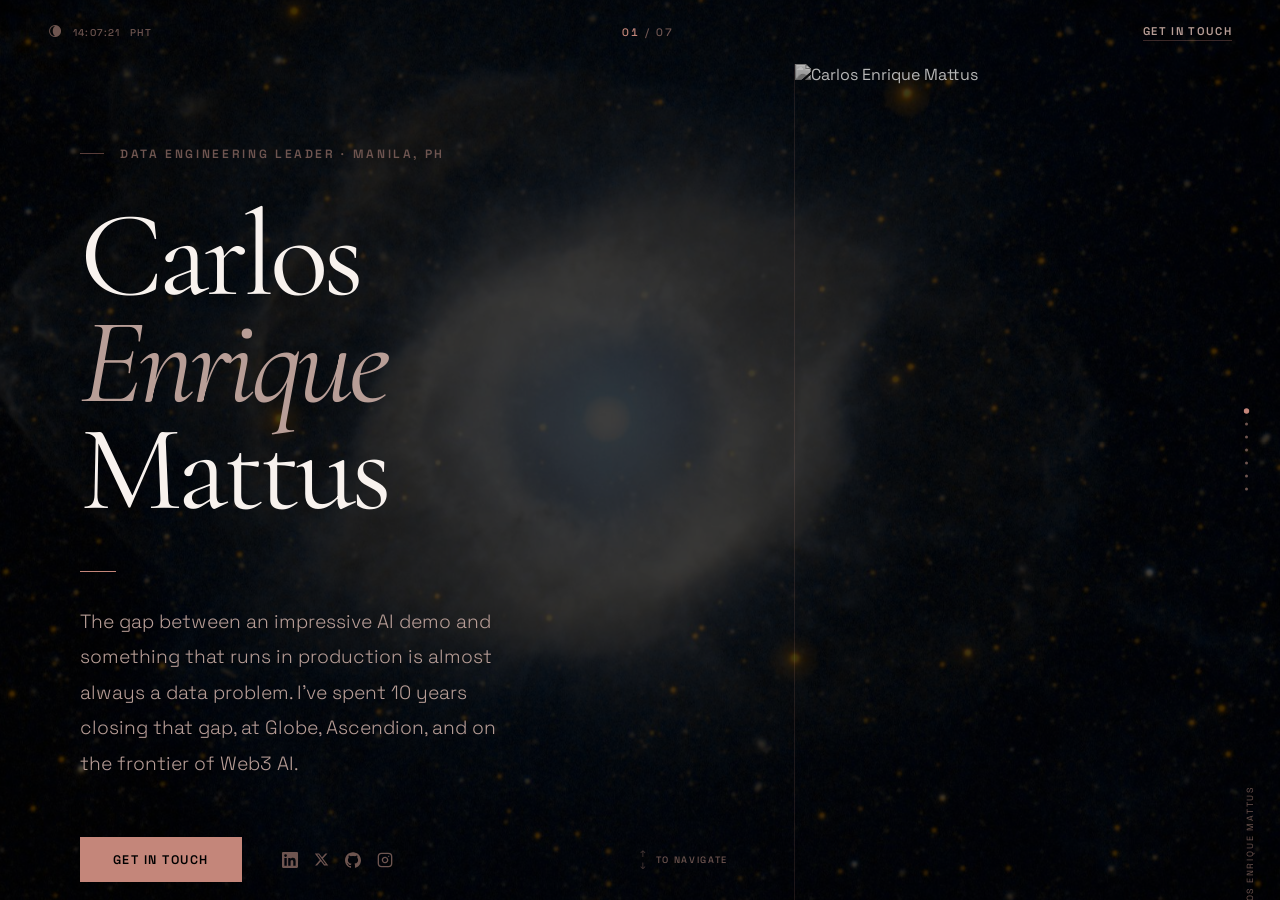
==== index.html @ 2e194e98 "update: increase font sizes, remove em dashes, add Cormorant Garamond + Space Grotesk fonts" ====
<!DOCTYPE html>
<html lang="en">
<head>
    <meta charset="UTF-8">
    <meta name="viewport" content="width=device-width, initial-scale=1.0">
    <title>Carlos Enrique Mattus: Data Engineering & AI</title>
    <meta name="description" content="Data engineering leader with 10+ years building production data platforms. Globe Telecom, Ascendion. AI advisory: Virtuals Protocol, ElizaOS.">
    <link rel="preconnect" href="https://fonts.googleapis.com">
    <link rel="preconnect" href="https://fonts.gstatic.com" crossorigin>
    <link href="https://fonts.googleapis.com/css2?family=Cormorant+Garamond:ital,wght@0,300;0,400;0,500;0,600;1,300;1,400;1,500&family=Space+Grotesk:wght@300;400;500;600&display=swap" rel="stylesheet">
    <style>
        :root {
            --bg: #000;
            --accent: #c4867a;
            --text-1: #f8f2ee;
            --text-2: #b89e97;
            --text-3: #6e5550;
            --border: rgba(196,134,122,0.15);
            --border-mid: rgba(196,134,122,0.3);
            --f-display: 'Cormorant Garamond', Georgia, serif;
            --f-body: 'Space Grotesk', system-ui, sans-serif;
            --nav-h: 64px;
        }

        *, *::before, *::after { margin: 0; padding: 0; box-sizing: border-box; }
        html { -webkit-font-smoothing: antialiased; moz-osx-font-smoothing: grayscale; }
        body { font-family: var(--f-body); background: var(--bg); color: var(--text-1); overflow: hidden; }

        /* ── NEBULA ── */
        .bg-nebula {
            position: fixed;
            inset: 0;
            z-index: 0;
            pointer-events: none;
            overflow: hidden;
        }
        .bg-nebula img {
            width: 100%; height: 100%;
            object-fit: cover;
            opacity: 0.28;
            mix-blend-mode: screen;
            filter: brightness(0.85) saturate(1.2);
            transform: scale(1.8);
            transform-origin: center;
            transition: transform 1.8s cubic-bezier(0.25, 0.46, 0.45, 0.94);
            will-change: transform;
        }

        /* ── NAV ── */
        nav {
            position: fixed;
            top: 0; left: 0; right: 0;
            z-index: 200;
            height: var(--nav-h);
            padding: 0 3rem;
            display: flex;
            align-items: center;
            justify-content: space-between;
        }
        .nav-logo {
            font-family: var(--f-display);
            font-size: 1rem;
            color: var(--text-1);
            text-decoration: none;
            opacity: 0.9;
            letter-spacing: -0.01em;
        }
        .nav-counter {
            font-size: 0.68rem;
            font-weight: 500;
            letter-spacing: 0.18em;
            color: var(--text-3);
            font-variant-numeric: tabular-nums;
        }
        .nav-counter .cur { color: var(--accent); }
        .nav-cta {
            font-size: 0.7rem;
            font-weight: 600;
            letter-spacing: 0.12em;
            text-transform: uppercase;
            color: var(--text-2);
            text-decoration: none;
            border-bottom: 1px solid var(--border-mid);
            padding-bottom: 2px;
            transition: color 0.2s, border-color 0.2s;
        }
        .nav-cta:hover { color: var(--accent); border-color: var(--accent); }

        /* ── SLIDE INDICATOR ── */
        .slide-indicator {
            position: fixed;
            right: 2rem;
            top: 50%;
            transform: translateY(-50%);
            z-index: 200;
            display: flex;
            flex-direction: column;
            gap: 10px;
            align-items: center;
        }
        .si-dot {
            width: 3px; height: 3px;
            border-radius: 50%;
            background: var(--text-3);
            cursor: pointer;
            transition: all 0.35s;
        }
        .si-dot.active {
            background: var(--accent);
            transform: scale(1.8);
        }
        .si-dot:hover { background: var(--text-2); }

        /* ── SLIDES ── */
        .fp-slide {
            position: fixed !important;
            top: var(--nav-h); left: 0; right: 0; bottom: 0;
            overflow-y: auto;
            overscroll-behavior: contain;
            z-index: 10;
            transition: transform 0.75s cubic-bezier(0.76, 0, 0.24, 1), opacity 0.6s ease;
            will-change: transform, opacity;
        }
        .fp-slide.fp-active  { transform: translateY(0) scale(1); opacity: 1; pointer-events: auto; z-index: 11; }
        .fp-slide.fp-above   { transform: translateY(-100%) scale(0.9); opacity: 0; pointer-events: none; }
        .fp-slide.fp-below   { transform: translateY(100%) scale(0.97); opacity: 0; pointer-events: none; }

        /* ── SHARED INNER LAYOUT ── */
        .slide-inner {
            max-width: 1100px;
            margin: 0 auto;
            padding: 3.5rem 3rem;
            min-height: 100%;
            display: flex;
            flex-direction: column;
            justify-content: center;
        }
        .s-label {
            font-size: 0.72rem;
            font-weight: 600;
            letter-spacing: 0.22em;
            text-transform: uppercase;
            color: var(--accent);
            opacity: 0.65;
            margin-bottom: 0.6rem;
        }
        .s-heading {
            font-family: var(--f-display);
            font-size: clamp(2.2rem, 4.5vw, 4rem);
            font-weight: 400;
            line-height: 0.95;
            letter-spacing: -0.03em;
            padding-bottom: 2rem;
            margin-bottom: 2.5rem;
            border-bottom: 1px solid var(--border);
        }

        /* ── HERO ── */
        .hero {
            display: flex;
            align-items: stretch;
            min-height: 100%;
        }
        .hero-body {
            flex: 1;
            display: flex;
            flex-direction: column;
            justify-content: center;
            padding: 4.5rem 5rem;
        }
        .hero-eyebrow {
            font-size: 0.75rem;
            font-weight: 600;
            letter-spacing: 0.22em;
            text-transform: uppercase;
            color: var(--text-3);
            margin-bottom: 2.5rem;
            display: flex;
            align-items: center;
            gap: 1rem;
            animation: fadeUp 0.7s ease 0.0s both;
        }
        .hero-eyebrow::before {
            content: '';
            width: 24px; height: 1px;
            background: var(--accent);
            opacity: 0.45;
            flex-shrink: 0;
        }
        .hero-name {
            font-family: var(--f-display);
            font-size: clamp(4.5rem, 9.5vw, 9rem);
            font-weight: 400;
            line-height: 0.88;
            letter-spacing: -0.04em;
            margin-bottom: 3rem;
            animation: fadeUp 0.7s ease 0.1s both;
        }
        .hero-name em { font-style: italic; color: var(--text-2); }
        .hero-rule {
            width: 36px; height: 1px;
            background: var(--accent);
            opacity: 0.35;
            margin-bottom: 2rem;
            animation: fadeUp 0.6s ease 0.2s both;
        }
        .hero-tagline {
            font-size: clamp(1rem, 1.6vw, 1.2rem);
            color: var(--text-2);
            line-height: 1.85;
            max-width: 420px;
            margin-bottom: 3.5rem;
            font-weight: 300;
            animation: fadeUp 0.6s ease 0.25s both;
        }
        .hero-actions {
            display: flex;
            align-items: center;
            gap: 2.5rem;
            animation: fadeUp 0.6s ease 0.35s both;
        }
        .btn-primary {
            display: inline-flex;
            align-items: center;
            padding: 0.85rem 2rem;
            font-size: 0.78rem;
            font-weight: 600;
            letter-spacing: 0.12em;
            text-transform: uppercase;
            text-decoration: none;
            background: var(--accent);
            color: #000;
            border: 1px solid var(--accent);
            transition: all 0.22s;
            white-space: nowrap;
        }
        .btn-primary:hover { background: transparent; color: var(--accent); }
        .hero-socials { display: flex; gap: 1rem; align-items: center; }
        .hero-socials a {
            color: var(--text-3);
            text-decoration: none;
            transition: color 0.2s;
            display: flex;
            align-items: center;
        }
        .hero-socials a:hover { color: var(--accent); }
        .hero-portrait {
            width: 38%;
            flex-shrink: 0;
            position: relative;
            overflow: hidden;
            border-left: 1px solid var(--border);
        }
        .hero-portrait img {
            position: absolute;
            inset: 0; width: 100%; height: 100%;
            object-fit: cover;
            object-position: top center;
            filter: grayscale(1) contrast(1.08) brightness(0.72);
        }
        .hero-portrait-label {
            position: absolute;
            bottom: 2rem; right: 1.5rem;
            font-size: 0.56rem;
            letter-spacing: 0.2em;
            text-transform: uppercase;
            color: var(--text-3);
            writing-mode: vertical-rl;
            transform: rotate(180deg);
        }

        /* ── WHAT I DO ── */
        .what-slide {
            display: grid;
            grid-template-columns: 1fr 1fr;
            min-height: 100%;
        }
        .what-panel {
            padding: 5rem 4.5rem;
            display: flex;
            flex-direction: column;
            justify-content: space-between;
            transition: background 0.4s;
            border-bottom: 1px solid var(--border);
        }
        .what-panel:first-child { border-right: 1px solid var(--border); }
        .what-panel:hover { background: rgba(196,134,122,0.03); }
        .what-index {
            font-size: 0.7rem;
            font-weight: 600;
            letter-spacing: 0.24em;
            text-transform: uppercase;
            color: var(--accent);
            opacity: 0.55;
        }
        .what-title {
            font-family: var(--f-display);
            font-size: clamp(3.5rem, 7.5vw, 8.5rem);
            font-weight: 400;
            line-height: 0.9;
            letter-spacing: -0.03em;
        }
        .what-title em { font-style: italic; color: var(--text-2); }
        .what-desc {
            font-size: 1rem;
            color: var(--text-2);
            line-height: 1.78;
            max-width: 340px;
            margin-bottom: 2rem;
            font-weight: 300;
        }
        .what-link {
            font-size: 0.75rem;
            font-weight: 600;
            letter-spacing: 0.14em;
            text-transform: uppercase;
            color: var(--text-2);
            text-decoration: none;
            display: inline-flex;
            align-items: center;
            gap: 0.6rem;
            transition: color 0.2s, gap 0.2s;
        }
        .what-link:hover { color: var(--accent); gap: 1rem; }

        /* ── EXPERTISE ── */
        .exp-list { display: flex; flex-direction: column; }
        .exp-item {
            display: grid;
            grid-template-columns: 56px 1fr auto;
            gap: 0 2.5rem;
            align-items: baseline;
            padding: 1.6rem 0;
            border-bottom: 1px solid var(--border);
            transition: opacity 0.2s;
        }
        .exp-item:first-child { border-top: 1px solid var(--border); }
        .exp-item:hover .exp-title { color: var(--accent); }
        .exp-num {
            font-family: var(--f-display);
            font-size: 1rem;
            color: var(--text-3);
            font-style: italic;
        }
        .exp-title {
            font-family: var(--f-display);
            font-size: clamp(1.15rem, 2vw, 1.6rem);
            font-weight: 400;
            letter-spacing: -0.01em;
            transition: color 0.2s;
        }
        .exp-tags {
            font-size: 0.82rem;
            color: var(--text-3);
            letter-spacing: 0.05em;
            text-align: right;
            white-space: nowrap;
        }

        /* ── STACK ── */
        .stack-row {
            display: flex;
            align-items: center;
            gap: 3rem;
            padding: 1.5rem 0;
            border-bottom: 1px solid var(--border);
        }
        .stack-row:first-child { border-top: 1px solid var(--border); }
        .stack-cat {
            font-size: 0.7rem;
            font-weight: 600;
            letter-spacing: 0.2em;
            text-transform: uppercase;
            color: var(--text-3);
            min-width: 130px;
            flex-shrink: 0;
        }
        .stack-tools { display: flex; flex-wrap: wrap; gap: 0.5rem; }
        .stack-tool {
            font-size: 0.92rem;
            color: var(--text-2);
            padding: 0.35rem 0.9rem;
            border: 1px solid var(--border);
            transition: all 0.2s;
        }
        .stack-tool:hover { border-color: var(--accent); color: var(--accent); }

        /* ── EXPERIENCE ── */
        .timeline { display: flex; flex-direction: column; }
        .tl-item {
            display: grid;
            grid-template-columns: 210px 1fr;
            gap: 3rem;
            padding: 1.75rem 0;
            border-bottom: 1px solid var(--border);
        }
        .tl-item:first-child { border-top: 1px solid var(--border); }
        .tl-date {
            font-size: 0.7rem;
            font-weight: 600;
            letter-spacing: 0.14em;
            text-transform: uppercase;
            color: var(--accent);
            opacity: 0.7;
            margin-bottom: 0.4rem;
        }
        .tl-company { font-size: 0.9rem; color: var(--text-2); line-height: 1.5; }
        .tl-role {
            font-family: var(--f-display);
            font-size: clamp(1rem, 1.7vw, 1.35rem);
            font-weight: 400;
            margin-bottom: 0.55rem;
            letter-spacing: -0.01em;
        }
        .tl-desc {
            font-size: 0.95rem;
            color: var(--text-2);
            line-height: 1.78;
            font-weight: 300;
        }

        /* ── ADVISORY ── */
        .adv-grid {
            display: grid;
            grid-template-columns: repeat(4, 1fr);
            gap: 1px;
            background: var(--border);
        }
        .adv-card {
            padding: 2.5rem 2rem;
            background: rgba(0,0,0,0.55);
            backdrop-filter: blur(24px);
            -webkit-backdrop-filter: blur(24px);
            display: flex;
            flex-direction: column;
            transition: background 0.3s;
        }
        .adv-card:hover { background: rgba(8,3,2,0.72); }
        .adv-logo {
            width: 26px; height: 26px;
            object-fit: contain;
            margin-bottom: 2rem;
            filter: grayscale(1) brightness(2);
            opacity: 0.45;
        }
        .adv-role-label {
            font-size: 0.7rem;
            font-weight: 600;
            letter-spacing: 0.14em;
            text-transform: uppercase;
            color: var(--accent);
            opacity: 0.7;
            margin-bottom: 0.5rem;
        }
        .adv-name {
            font-family: var(--f-display);
            font-size: 1.1rem;
            font-weight: 400;
            margin-bottom: 0.75rem;
            line-height: 1.2;
        }
        .adv-name a {
            color: inherit;
            text-decoration: none;
            border-bottom: 1px solid var(--border-mid);
            transition: border-color 0.2s;
        }
        .adv-name a:hover { border-color: var(--accent); }
        .adv-desc {
            font-size: 0.9rem;
            color: var(--text-2);
            line-height: 1.72;
            flex: 1;
            font-weight: 300;
        }
        .adv-tag {
            margin-top: 1.25rem;
            font-size: 0.7rem;
            font-weight: 600;
            letter-spacing: 0.1em;
            text-transform: uppercase;
            color: var(--text-3);
        }

        /* ── CREDENTIALS ── */
        .creds-layout {
            display: grid;
            grid-template-columns: 1fr 1fr;
            gap: 4rem;
        }
        .creds-col-label {
            font-size: 0.7rem;
            font-weight: 600;
            letter-spacing: 0.2em;
            text-transform: uppercase;
            color: var(--text-3);
            padding-bottom: 0.75rem;
            border-bottom: 1px solid var(--border);
            margin-bottom: 0.5rem;
        }
        .cert-item {
            display: flex;
            align-items: center;
            gap: 0.75rem;
            padding: 0.85rem 0;
            border-bottom: 1px solid var(--border);
            font-size: 0.95rem;
            color: var(--text-2);
            transition: color 0.2s;
        }
        .cert-item:hover { color: var(--text-1); }
        .cert-item.hi { color: var(--text-1); }
        .cert-dot { width: 3px; height: 3px; border-radius: 50%; background: var(--text-3); flex-shrink: 0; }
        .cert-item.hi .cert-dot { background: var(--accent); }
        .edu-item { padding: 1.25rem 0; border-bottom: 1px solid var(--border); }
        .edu-year {
            font-size: 0.7rem;
            font-weight: 600;
            letter-spacing: 0.14em;
            text-transform: uppercase;
            color: var(--accent);
            opacity: 0.7;
            margin-bottom: 0.3rem;
        }
        .edu-degree {
            font-family: var(--f-display);
            font-size: 1.1rem;
            font-weight: 400;
            margin-bottom: 0.2rem;
        }
        .edu-school { font-size: 0.9rem; color: var(--text-2); line-height: 1.5; }

        /* ── COMMUNITY ── */
        .comm-list { display: flex; flex-direction: column; }
        .comm-item {
            display: grid;
            grid-template-columns: 52px 1fr;
            gap: 2.5rem;
            padding: 1.75rem 0;
            border-bottom: 1px solid var(--border);
            align-items: start;
        }
        .comm-item:first-child { border-top: 1px solid var(--border); }
        .comm-icon { font-size: 1.4rem; padding-top: 0.15rem; }
        .comm-name {
            font-family: var(--f-display);
            font-size: 1.25rem;
            font-weight: 400;
            margin-bottom: 0.35rem;
        }
        .comm-desc { font-size: 0.95rem; color: var(--text-2); line-height: 1.72; font-weight: 300; }
        .comm-tag {
            display: inline-block;
            margin-top: 0.6rem;
            font-size: 0.7rem;
            font-weight: 600;
            letter-spacing: 0.1em;
            text-transform: uppercase;
            color: var(--text-3);
        }

        /* ── FOOTER / CTA ── */
        .footer-slide {
            display: flex;
            flex-direction: column;
            align-items: center;
            justify-content: center;
            text-align: center;
            padding: 4rem 3rem;
            min-height: 100%;
        }
        .footer-eyebrow {
            font-size: 0.6rem;
            font-weight: 600;
            letter-spacing: 0.22em;
            text-transform: uppercase;
            color: var(--text-3);
            margin-bottom: 2.5rem;
        }
        .footer-heading {
            font-family: var(--f-display);
            font-size: clamp(3rem, 7vw, 7rem);
            font-weight: 400;
            line-height: 0.92;
            letter-spacing: -0.03em;
            margin-bottom: 3rem;
        }
        .footer-heading em { font-style: italic; color: var(--text-2); }
        .footer-email {
            display: block;
            font-family: var(--f-display);
            font-size: clamp(1rem, 2.2vw, 1.6rem);
            color: var(--accent);
            text-decoration: none;
            border-bottom: 1px solid rgba(196,134,122,0.3);
            padding-bottom: 4px;
            margin-bottom: 3rem;
            letter-spacing: -0.01em;
            transition: color 0.2s, border-color 0.2s;
        }
        .footer-email:hover { color: var(--text-1); border-color: var(--text-1); }
        .footer-socials { display: flex; gap: 1.5rem; margin-bottom: 4rem; }
        .footer-socials a {
            color: var(--text-3);
            text-decoration: none;
            transition: color 0.2s;
            display: flex;
        }
        .footer-socials a:hover { color: var(--accent); }
        .footer-copy { font-size: 0.66rem; color: var(--text-3); letter-spacing: 0.06em; }
        .footer-copy span { color: var(--accent); }

        /* ── ANIMATIONS ── */
        @keyframes fadeUp {
            from { opacity: 0; transform: translateY(22px); }
            to { opacity: 1; transform: none; }
        }

        /* ── RESPONSIVE ── */
        @media (max-width: 900px) {
            :root { --nav-h: 56px; }
            nav { padding: 0 1.5rem; }
            .nav-counter { display: none; }
            .slide-indicator { display: none; }
            .hero-body { padding: 3.5rem 1.5rem; }
            .hero-portrait { display: none; }
            .hero-name { font-size: clamp(3.5rem, 13vw, 6rem); }
            .hero-tagline { max-width: 100%; }
            .what-slide { grid-template-columns: 1fr; }
            .what-panel { padding: 3rem 1.5rem; }
            .what-panel:first-child { border-right: none; border-bottom: 1px solid var(--border); }
            .slide-inner { padding: 2.5rem 1.5rem; justify-content: flex-start; padding-top: 3rem; }
            .exp-item { grid-template-columns: 40px 1fr; }
            .exp-tags { display: none; }
            .tl-item { grid-template-columns: 1fr; gap: 0.4rem; }
            .adv-grid { grid-template-columns: 1fr 1fr; }
            .creds-layout { grid-template-columns: 1fr; gap: 2rem; }
        }
        @media (max-width: 540px) {
            .adv-grid { grid-template-columns: 1fr; }
            .hero-actions { flex-direction: column; align-items: flex-start; gap: 1.5rem; }
        }

        /* ── AMBIENT STATUS (clock + moon) ── */
        .ambient-status {
            display: flex;
            align-items: center;
            gap: 0.6rem;
            font-size: 0.62rem;
            font-weight: 500;
            letter-spacing: 0.12em;
            color: var(--text-3);
        }
        .ambient-moon { font-size: 0.85rem; line-height: 1; }

        /* ── KEYBOARD HINT ── */
        .key-hint {
            position: fixed;
            bottom: 1.75rem;
            left: 50%;
            transform: translateX(-50%);
            z-index: 200;
            font-size: 0.58rem;
            font-weight: 500;
            letter-spacing: 0.18em;
            text-transform: uppercase;
            color: var(--text-3);
            display: flex;
            align-items: center;
            gap: 0.5rem;
            transition: opacity 0.7s ease;
            animation: fadeUp 0.8s ease 1.5s both;
            pointer-events: none;
        }
        .key-hint-arrow {
            display: inline-flex;
            flex-direction: column;
            gap: 1px;
            opacity: 0.6;
        }

        /* ── CURSOR TRAIL CANVAS ── */
        #cursorCanvas {
            position: fixed;
            inset: 0;
            z-index: 500;
            pointer-events: none;
        }

        /* ── KONAMI OVERLAY ── */
        .konami-overlay {
            position: fixed;
            inset: 0;
            z-index: 600;
            display: flex;
            flex-direction: column;
            align-items: center;
            justify-content: center;
            text-align: center;
            pointer-events: none;
            opacity: 0;
            transition: opacity 0.4s ease;
        }
        .konami-overlay.active { opacity: 1; pointer-events: auto; }
        .konami-glyph {
            font-size: 4rem;
            margin-bottom: 1.5rem;
            transform: scale(0.6);
            transition: transform 0.5s cubic-bezier(0.34, 1.56, 0.64, 1) 0.1s;
        }
        .konami-overlay.active .konami-glyph { transform: scale(1); }
        .konami-title {
            font-family: var(--f-display);
            font-size: clamp(2rem, 5vw, 4rem);
            letter-spacing: -0.02em;
            color: var(--accent);
            transform: translateY(16px);
            transition: transform 0.5s cubic-bezier(0.34, 1.56, 0.64, 1) 0.15s;
        }
        .konami-overlay.active .konami-title { transform: translateY(0); }
        .konami-sub {
            margin-top: 0.75rem;
            font-size: 0.68rem;
            font-weight: 600;
            letter-spacing: 0.22em;
            text-transform: uppercase;
            color: var(--text-3);
        }
    </style>
</head>
<body>

    <div class="bg-nebula" aria-hidden="true">
        <img src="images/nebula.jpg" alt="" id="nebulaImg" fetchpriority="low">
    </div>

    <nav>
        <div class="ambient-status">
            <span class="ambient-moon" id="moonPhase" title=""></span>
            <span id="liveClock">00:00:00</span>
            <span>PHT</span>
        </div>
        <div class="nav-counter"><span class="cur" id="navCur">01</span> / <span id="navTot">09</span></div>
        <a href="mailto:carlosetmattus@gmail.com" class="nav-cta">Get in Touch</a>
    </nav>

    <div class="slide-indicator" id="slideIndicator"></div>

    <canvas id="cursorCanvas"></canvas>

    <div class="key-hint" id="keyHint">
        <span class="key-hint-arrow">↑<br>↓</span>
        to navigate
    </div>

    <div class="konami-overlay" id="konamiOverlay">
        <div class="konami-glyph">🚀</div>
        <div class="konami-title">Deep Space Mode</div>
        <div class="konami-sub">Cheat code activated</div>
    </div>

    <!-- 01 HERO -->
    <section class="hero">
        <div class="hero-body">
            <div class="hero-eyebrow">Data Engineering Leader &middot; Manila, PH</div>
            <h1 class="hero-name">Carlos<br><em>Enrique</em><br>Mattus</h1>
            <div class="hero-rule"></div>
            <p class="hero-tagline">
                The gap between an impressive AI demo and something that runs in production is almost always a data problem. I've spent 10 years closing that gap, at Globe, Ascendion, and on the frontier of Web3 AI.
            </p>
            <div class="hero-actions">
                <a href="mailto:carlosetmattus@gmail.com" class="btn-primary">Get in Touch</a>
                <div class="hero-socials">
                    <a href="https://www.linkedin.com/in/cattusm" target="_blank" rel="noopener" aria-label="LinkedIn">
                        <svg width="16" height="16" viewBox="0 0 24 24" fill="currentColor"><path d="M20.447 20.452h-3.554v-5.569c0-1.328-.027-3.037-1.852-3.037-1.853 0-2.136 1.445-2.136 2.939v5.667H9.351V9h3.414v1.561h.046c.477-.9 1.637-1.85 3.37-1.85 3.601 0 4.267 2.37 4.267 5.455v6.286zM5.337 7.433a2.062 2.062 0 01-2.063-2.065 2.064 2.064 0 112.063 2.065zm1.782 13.019H3.555V9h3.564v11.452zM22.225 0H1.771C.792 0 0 .774 0 1.729v20.542C0 23.227.792 24 1.771 24h20.451C23.2 24 24 23.227 24 22.271V1.729C24 .774 23.2 0 22.222 0h.003z"/></svg>
                    </a>
                    <a href="https://twitter.com/0xEyp" target="_blank" rel="noopener" aria-label="X">
                        <svg width="15" height="15" viewBox="0 0 24 24" fill="currentColor"><path d="M18.244 2.25h3.308l-7.227 8.26 8.502 11.24H16.17l-5.214-6.817L4.99 21.75H1.68l7.73-8.835L1.254 2.25H8.08l4.713 6.231zm-1.161 17.52h1.833L7.084 4.126H5.117z"/></svg>
                    </a>
                    <a href="https://github.com/carlosetmattus" target="_blank" rel="noopener" aria-label="GitHub">
                        <svg width="16" height="16" viewBox="0 0 24 24" fill="currentColor"><path d="M12 .297c-6.63 0-12 5.373-12 12 0 5.303 3.438 9.8 8.205 11.385.6.113.82-.258.82-.577 0-.285-.01-1.04-.015-2.04-3.338.724-4.042-1.61-4.042-1.61C4.422 18.07 3.633 17.7 3.633 17.7c-1.087-.744.084-.729.084-.729 1.205.084 1.838 1.236 1.838 1.236 1.07 1.835 2.809 1.305 3.495.998.108-.776.417-1.305.76-1.605-2.665-.3-5.466-1.332-5.466-5.93 0-1.31.465-2.38 1.235-3.22-.135-.303-.54-1.523.105-3.176 0 0 1.005-.322 3.3 1.23.96-.267 1.98-.399 3-.405 1.02.006 2.04.138 3 .405 2.28-1.552 3.285-1.23 3.285-1.23.645 1.653.24 2.873.12 3.176.765.84 1.23 1.91 1.23 3.22 0 4.61-2.805 5.625-5.475 5.92.42.36.81 1.096.81 2.22 0 1.606-.015 2.896-.015 3.286 0 .315.21.69.825.57C20.565 22.092 24 17.592 24 12.297c0-6.627-5.373-12-12-12"/></svg>
                    </a>
                    <a href="https://www.instagram.com/carlos.mattus/" target="_blank" rel="noopener" aria-label="Instagram">
                        <svg width="16" height="16" viewBox="0 0 24 24" fill="none" stroke="currentColor" stroke-width="2" stroke-linecap="round" stroke-linejoin="round"><rect x="2" y="2" width="20" height="20" rx="5" ry="5"/><path d="M16 11.37A4 4 0 1112.63 8 4 4 0 0116 11.37z"/><line x1="17.5" y1="6.5" x2="17.51" y2="6.5"/></svg>
                    </a>
                </div>
            </div>
        </div>
        <div class="hero-portrait">
            <img src="images/portrait.png" alt="Carlos Enrique Mattus">
            <div class="hero-portrait-label">Carlos Enrique Mattus</div>
        </div>
    </section>

    <!-- 02 WHAT I DO -->
    <div class="what-slide" id="whatido">
        <div class="what-panel">
            <div class="what-index">01</div>
            <div class="what-title">Data &amp;<br><em>Engineering</em></div>
            <div>
                <p class="what-desc">Enterprise-scale pipelines, cloud architecture, and Big Data platforms built to run at 265-person delivery scale with production-grade governance.</p>
                <a href="#expertise" class="what-link">Explore expertise &rarr;</a>
            </div>
        </div>
        <div class="what-panel">
            <div class="what-index">02</div>
            <div class="what-title">AI &amp;<br><em>Advisory</em></div>
            <div>
                <p class="what-desc">Production RAG systems, AI agents, and strategic advisory at the frontier of Web3: Virtuals Protocol ($5B peak), ElizaOS (118K GitHub stars).</p>
                <a href="#advisory" class="what-link">View advisory roles &rarr;</a>
            </div>
        </div>
    </div>

    <!-- 03 EXPERTISE -->
    <section id="expertise">
        <div class="slide-inner">
            <div class="s-label">What I Do</div>
            <h2 class="s-heading">Core Expertise</h2>
            <div class="exp-list">
                <div class="exp-item">
                    <span class="exp-num">01</span>
                    <span class="exp-title">Data Architecture &amp; Cloud</span>
                    <span class="exp-tags">Databricks &middot; Snowflake &middot; Kafka &middot; Spark &middot; GCP</span>
                </div>
                <div class="exp-item">
                    <span class="exp-num">02</span>
                    <span class="exp-title">Production AI &amp; RAG Systems</span>
                    <span class="exp-tags">RAG &middot; AI Agents &middot; LLMs &middot; Ethical AI</span>
                </div>
                <div class="exp-item">
                    <span class="exp-num">03</span>
                    <span class="exp-title">Analytics &amp; Data Science</span>
                    <span class="exp-tags">Python &middot; R &middot; SQL &middot; Power BI &middot; Tableau</span>
                </div>
                <div class="exp-item">
                    <span class="exp-num">04</span>
                    <span class="exp-title">Leadership &amp; Delivery</span>
                    <span class="exp-tags">265 people &middot; $4.5M ARR &middot; P&amp;L</span>
                </div>
            </div>
        </div>
    </section>

    <!-- 04 STACK -->
    <section id="stack">
        <div class="slide-inner">
            <div class="s-label">Tools &amp; Technologies</div>
            <h2 class="s-heading">My Stack</h2>
            <div class="stack-row">
                <span class="stack-cat">Data Platform</span>
                <div class="stack-tools">
                    <span class="stack-tool">Databricks</span>
                    <span class="stack-tool">Snowflake</span>
                    <span class="stack-tool">Kafka</span>
                    <span class="stack-tool">Spark</span>
                    <span class="stack-tool">dbt</span>
                </div>
            </div>
            <div class="stack-row">
                <span class="stack-cat">Cloud &amp; Infra</span>
                <div class="stack-tools">
                    <span class="stack-tool">GCP</span>
                    <span class="stack-tool">BigQuery</span>
                    <span class="stack-tool">Kubernetes</span>
                </div>
            </div>
            <div class="stack-row">
                <span class="stack-cat">Code</span>
                <div class="stack-tools">
                    <span class="stack-tool">Python</span>
                    <span class="stack-tool">SQL</span>
                </div>
            </div>
        </div>
    </section>

    <!-- 05 ADVISORY -->
    <section id="advisory">
        <div class="slide-inner">
            <div class="s-label">Advisory &amp; Strategy</div>
            <h2 class="s-heading">Advisory Roles</h2>
            <div class="adv-grid">
                <div class="adv-card">
                    <img src="images/logo-virtuals.png" alt="Virtuals Protocol" class="adv-logo">
                    <div class="adv-role-label">Adviser &middot; Nov 2021–Present</div>
                    <div class="adv-name"><a href="https://www.virtuals.io/" target="_blank" rel="noopener">Virtuals Protocol</a></div>
                    <p class="adv-desc">Model-training direction for the AI agent engine. Core M.U.S.I.C. contributor. Peaked at $5B market cap, 17,000+ tokenized agents, $8B+ DEX volume.</p>
                    <div class="adv-tag">AI Agents &middot; M.U.S.I.C.</div>
                </div>
                <div class="adv-card">
                    <div style="height:26px;margin-bottom:2rem;"></div>
                    <div class="adv-role-label">Head of Strategy &amp; Intelligence</div>
                    <div class="adv-name">AI Club Philippines</div>
                    <p class="adv-desc">Strategy and intelligence for one of the region's leading AI communities, guiding research, ecosystem partnerships, and engagement across the Philippines and SEA.</p>
                    <div class="adv-tag">AI Strategy &middot; SEA</div>
                </div>
                <div class="adv-card">
                    <img src="images/logo-treasure.png" alt="Treasure" class="adv-logo">
                    <div class="adv-role-label">PH Ambassador &middot; Dec 2024–Present</div>
                    <div class="adv-name"><a href="https://treasure.lol/" target="_blank" rel="noopener">Treasure</a></div>
                    <p class="adv-desc">Leading the Philippine community for Treasure, a decentralized gaming and AI ecosystem powered by $MAGIC. Organizing events showcasing AI gaming and autonomous agent marketplaces.</p>
                    <div class="adv-tag">AI Gaming &middot; $MAGIC</div>
                </div>
                <div class="adv-card">
                    <img src="images/logo-elizaos.png" alt="ElizaOS" class="adv-logo">
                    <div class="adv-role-label">Contributor &middot; Dec 2023–Present</div>
                    <div class="adv-name"><a href="https://elizaos.ai/" target="_blank" rel="noopener">ElizaOS</a></div>
                    <p class="adv-desc">Top-30 contributor to the most popular open-source AI agent framework in Web3, with 118K+ GitHub stars. TypeScript OS for autonomous agents across Discord, Telegram, and blockchain.</p>
                    <div class="adv-tag">Open Source &middot; Top-30</div>
                </div>
            </div>
        </div>
    </section>

    <!-- 06 CREDENTIALS -->
    <section id="certs">
        <div class="slide-inner">
            <div class="s-label">Credentials</div>
            <h2 class="s-heading">Certifications &amp; Education</h2>
            <div class="creds-layout">
                <div>
                    <div class="creds-col-label">Certifications</div>
                    <div class="cert-item hi"><span class="cert-dot"></span>PRC Licensed Electronics Engineer</div>
                    <div class="cert-item hi"><span class="cert-dot"></span>TOGAF 9 Certified</div>
                    <div class="cert-item hi"><span class="cert-dot"></span>DAMA: Certified Data Management Professional</div>
                    <div class="cert-item"><span class="cert-dot"></span>Hortonworks Hadoop Certified Architect</div>
                    <div class="cert-item"><span class="cert-dot"></span>Google Cloud Digital Leader</div>
                    <div class="cert-item"><span class="cert-dot"></span>LEAN Six Sigma Yellow Belt</div>
                    <div class="cert-item"><span class="cert-dot"></span>Accenture Digital Internship, Top 1</div>
                </div>
                <div>
                    <div class="creds-col-label">Education</div>
                    <div class="edu-item">
                        <div class="edu-year">2014</div>
                        <div class="edu-degree">Graduate Studies, Electrical Engineering</div>
                        <div class="edu-school">National University of Singapore &middot; MS-level coursework</div>
                    </div>
                    <div class="edu-item">
                        <div class="edu-year">2008–2013</div>
                        <div class="edu-degree">BS Electronics Engineering</div>
                        <div class="edu-school">Map&uacute;a Institute of Technology &middot; Microelectronics<br>Best Presenter · Class President · Debate Corps Captain</div>
                    </div>
                </div>
            </div>
        </div>
    </section>

    <!-- 07 COMMUNITY -->
    <section id="beyond">
        <div class="slide-inner">
            <div class="s-label">Giving Back</div>
            <h2 class="s-heading">Community &amp; Beyond</h2>
            <div class="comm-list">
                <div class="comm-item">
                    <div class="comm-icon">🌏</div>
                    <div>
                        <div class="comm-name">JCI Manila</div>
                        <p class="comm-desc">Special Projects Commissioner (2019–2021) at Junior Chamber International Manila. Recipient of JCI Philippines Leadership, Presidential, and Commissioner Awards 2020–21.</p>
                        <span class="comm-tag">Leadership &middot; Commissioner Awards</span>
                    </div>
                </div>
                <div class="comm-item">
                    <div class="comm-icon">🎤</div>
                    <div>
                        <div class="comm-name">Speaking Engagements</div>
                        <p class="comm-desc">Globe: AI Enablement Sessions with RAG &middot; DevCon: Big Data &amp; the 4th Industrial Revolution &middot; JCI Philippines: Data Science in Business. Bridging enterprise data and the Filipino developer community.</p>
                        <span class="comm-tag">Globe &middot; DevCon &middot; JCI Philippines</span>
                    </div>
                </div>
                <div class="comm-item">
                    <div class="comm-icon">🔗</div>
                    <div>
                        <div class="comm-name">Professional Affiliations</div>
                        <p class="comm-desc">Member of IEEE and IECEP. Advocating for blockchain technology, digital ownership, and equitable access through community education.</p>
                        <span class="comm-tag">IEEE &middot; IECEP &middot; Web3</span>
                    </div>
                </div>
            </div>
        </div>
    </section>


    <script>
        const nebulaImg = document.getElementById('nebulaImg');
        function setNebulaScale(p) {
            nebulaImg.style.transform = `scale(${1.8 - p * 0.8})`;
        }

        (function () {
            const slides = [...document.querySelectorAll('section, .what-slide, footer')];
            const indicator = document.getElementById('slideIndicator');
            const navCur = document.getElementById('navCur');
            const navTot = document.getElementById('navTot');
            const total = slides.length;
            let current = 0, animating = false, lastWheel = 0;

            navTot.textContent = String(total).padStart(2, '0');

            // Build dots
            slides.forEach((_, i) => {
                const d = document.createElement('div');
                d.className = 'si-dot' + (i === 0 ? ' active' : '');
                d.addEventListener('click', () => goTo(i));
                indicator.appendChild(d);
            });

            // Init slides
            slides.forEach((el, i) => {
                el.classList.add('fp-slide');
                el.classList.add(i === 0 ? 'fp-active' : 'fp-below');
            });

            function updateUI(idx) {
                navCur.textContent = String(idx + 1).padStart(2, '0');
                indicator.querySelectorAll('.si-dot').forEach((d, i) => d.classList.toggle('active', i === idx));
                setNebulaScale(idx / Math.max(total - 1, 1));
            }
            updateUI(0);

            function goTo(idx) {
                if (animating || idx === current || idx < 0 || idx >= total) return;
                animating = true;
                const dir = idx > current ? 1 : -1;
                const from = slides[current], to = slides[idx];
                to.style.transition = 'none';
                to.classList.remove('fp-active', 'fp-above', 'fp-below');
                to.classList.add(dir > 0 ? 'fp-below' : 'fp-above');
                to.scrollTop = 0;
                requestAnimationFrame(() => requestAnimationFrame(() => {
                    to.style.transition = '';
                    from.classList.remove('fp-active');
                    from.classList.add(dir > 0 ? 'fp-above' : 'fp-below');
                    to.classList.remove('fp-above', 'fp-below');
                    to.classList.add('fp-active');
                    current = idx;
                    updateUI(idx);
                    setTimeout(() => { animating = false; }, 850);
                }));
            }

            window.addEventListener('wheel', (e) => {
                const el = slides[current];
                const atBottom = el.scrollTop + el.clientHeight >= el.scrollHeight - 10;
                const atTop = el.scrollTop <= 10;
                const down = e.deltaY > 0;
                if ((down && atBottom) || (!down && atTop)) {
                    e.preventDefault();
                    const now = Date.now();
                    if (now - lastWheel < 950) return;
                    lastWheel = now;
                    goTo(current + (down ? 1 : -1));
                }
            }, { passive: false });

            window.addEventListener('keydown', (e) => {
                if (e.key === 'ArrowDown' || e.key === 'PageDown') goTo(current + 1);
                if (e.key === 'ArrowUp'   || e.key === 'PageUp')   goTo(current - 1);
            });

            let ty = 0;
            window.addEventListener('touchstart', (e) => { ty = e.touches[0].clientY; }, { passive: true });
            window.addEventListener('touchend', (e) => {
                const diff = ty - e.changedTouches[0].clientY;
                if (Math.abs(diff) > 60) goTo(current + (diff > 0 ? 1 : -1));
            });

            document.querySelectorAll('a[href^="#"]').forEach(a => {
                a.addEventListener('click', (e) => {
                    const id = a.getAttribute('href').slice(1);
                    if (!id) return;
                    const idx = slides.findIndex(s => s.id === id);
                    if (idx !== -1) { e.preventDefault(); goTo(idx); }
                });
            });
        })();

        // ── LIVE CLOCK (Manila / PHT) ──
        function updateClock() {
            const t = new Date().toLocaleTimeString('en-GB', { timeZone: 'Asia/Manila', hour12: false });
            document.getElementById('liveClock').textContent = t;
        }
        updateClock();
        setInterval(updateClock, 1000);

        // ── MOON PHASE ──
        (function () {
            const ref = new Date('2000-01-06T00:00:00Z');
            const days = (Date.now() - ref) / 86400000 % 29.53059;
            const phases = [
                [1.85, '🌑', 'New Moon'], [7.38, '🌒', 'Waxing Crescent'],
                [11.08, '🌓', 'First Quarter'], [14.77, '🌔', 'Waxing Gibbous'],
                [16.62, '🌕', 'Full Moon'], [22.15, '🌖', 'Waning Gibbous'],
                [25.85, '🌗', 'Last Quarter'], [29.53, '🌘', 'Waning Crescent'],
            ];
            const [, emoji, name] = phases.find(([max]) => days < max) || phases[7];
            const el = document.getElementById('moonPhase');
            el.textContent = emoji;
            el.title = name;
        })();

        // ── CURSOR TRAIL ──
        (function () {
            const canvas = document.getElementById('cursorCanvas');
            const ctx = canvas.getContext('2d');
            function resize() { canvas.width = window.innerWidth; canvas.height = window.innerHeight; }
            resize();
            window.addEventListener('resize', resize);
            const particles = [];
            window.addEventListener('mousemove', (e) => {
                for (let i = 0; i < 4; i++) {
                    particles.push({
                        x: e.clientX + (Math.random() - 0.5) * 6,
                        y: e.clientY + (Math.random() - 0.5) * 6,
                        r: Math.random() * 1.5 + 0.4,
                        o: Math.random() * 0.5 + 0.3,
                        vx: (Math.random() - 0.5) * 0.6,
                        vy: -(Math.random() * 1.2 + 0.3),
                        life: 1,
                        decay: Math.random() * 0.035 + 0.02,
                    });
                }
            });
            (function draw() {
                ctx.clearRect(0, 0, canvas.width, canvas.height);
                for (let i = particles.length - 1; i >= 0; i--) {
                    const p = particles[i];
                    p.life -= p.decay;
                    p.x += p.vx; p.y += p.vy; p.vy += 0.025;
                    if (p.life <= 0) { particles.splice(i, 1); continue; }
                    ctx.beginPath();
                    ctx.arc(p.x, p.y, p.r, 0, Math.PI * 2);
                    ctx.fillStyle = `rgba(196,134,122,${p.life * p.o})`;
                    ctx.fill();
                }
                requestAnimationFrame(draw);
            })();
        })();

        // ── KEYBOARD HINT ──
        (function () {
            const hint = document.getElementById('keyHint');
            let gone = false;
            function dismiss() {
                if (gone) return;
                gone = true;
                hint.style.opacity = '0';
                setTimeout(() => hint.remove(), 700);
            }
            setTimeout(dismiss, 5000);
            window.addEventListener('wheel', dismiss, { once: true });
            window.addEventListener('keydown', (e) => {
                if (['ArrowUp','ArrowDown','PageUp','PageDown'].includes(e.key)) dismiss();
            }, { once: true });
        })();

        // ── KONAMI CODE ──
        (function () {
            const SEQ = ['ArrowUp','ArrowUp','ArrowDown','ArrowDown','ArrowLeft','ArrowRight','ArrowLeft','ArrowRight','b','a'];
            let idx = 0;
            const overlay = document.getElementById('konamiOverlay');
            window.addEventListener('keydown', (e) => {
                idx = (e.key === SEQ[idx]) ? idx + 1 : (e.key === SEQ[0] ? 1 : 0);
                if (idx === SEQ.length) {
                    idx = 0;
                    overlay.classList.add('active');
                    setTimeout(() => overlay.classList.remove('active'), 3500);
                }
            });
            overlay.addEventListener('click', () => overlay.classList.remove('active'));
        })();
    </script>
</body>
</html>
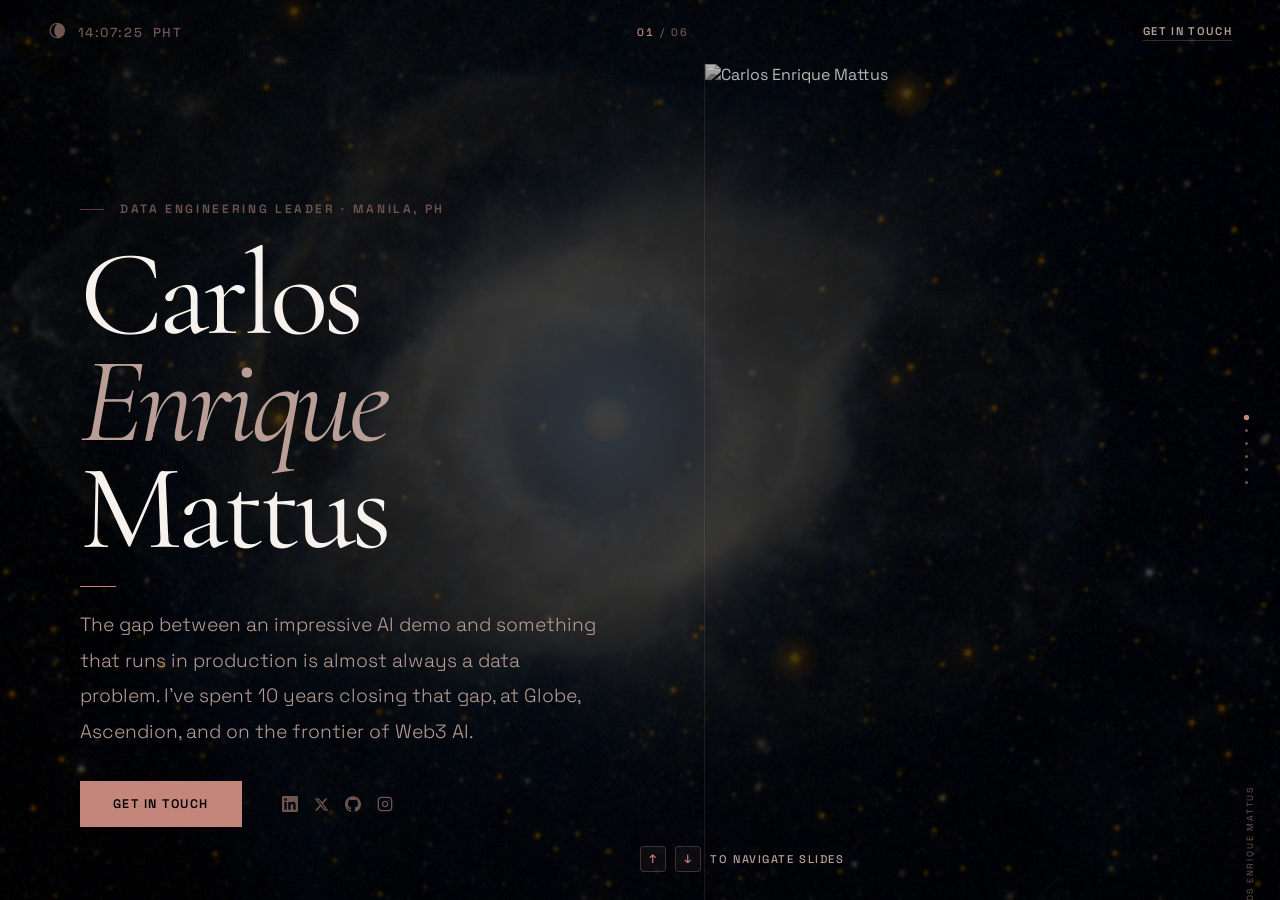
==== commit 065b277f: "update: combine expertise+stack slides, Anime.js stagger, font/spacing fixes, keycap nav hint Co-Aut" ====
--- a/index.html
+++ b/index.html
@@ -8,6 +8,7 @@
     <link rel="preconnect" href="https://fonts.googleapis.com">
     <link rel="preconnect" href="https://fonts.gstatic.com" crossorigin>
     <link href="https://fonts.googleapis.com/css2?family=Cormorant+Garamond:ital,wght@0,300;0,400;0,500;0,600;1,300;1,400;1,500&family=Space+Grotesk:wght@300;400;500;600&display=swap" rel="stylesheet">
+    <script src="https://cdnjs.cloudflare.com/ajax/libs/animejs/3.2.1/anime.min.js" defer></script>
     <style>
         :root {
             --bg: #000;
@@ -166,7 +167,7 @@
             display: flex;
             flex-direction: column;
             justify-content: center;
-            padding: 4.5rem 5rem;
+            padding: 2.5rem 2.5rem 2.5rem 5rem;
         }
         .hero-eyebrow {
             font-size: 0.75rem;
@@ -174,7 +175,7 @@
             letter-spacing: 0.22em;
             text-transform: uppercase;
             color: var(--text-3);
-            margin-bottom: 2.5rem;
+            margin-bottom: 1.5rem;
             display: flex;
             align-items: center;
             gap: 1rem;
@@ -193,7 +194,7 @@
             font-weight: 400;
             line-height: 0.88;
             letter-spacing: -0.04em;
-            margin-bottom: 3rem;
+            margin-bottom: 1.5rem;
             animation: fadeUp 0.7s ease 0.1s both;
         }
         .hero-name em { font-style: italic; color: var(--text-2); }
@@ -201,15 +202,15 @@
             width: 36px; height: 1px;
             background: var(--accent);
             opacity: 0.35;
-            margin-bottom: 2rem;
+            margin-bottom: 1.25rem;
             animation: fadeUp 0.6s ease 0.2s both;
         }
         .hero-tagline {
             font-size: clamp(1rem, 1.6vw, 1.2rem);
             color: var(--text-2);
             line-height: 1.85;
-            max-width: 420px;
-            margin-bottom: 3.5rem;
+            max-width: 520px;
+            margin-bottom: 2rem;
             font-weight: 300;
             animation: fadeUp 0.6s ease 0.25s both;
         }
@@ -245,7 +246,7 @@
         }
         .hero-socials a:hover { color: var(--accent); }
         .hero-portrait {
-            width: 38%;
+            width: 45%;
             flex-shrink: 0;
             position: relative;
             overflow: hidden;
@@ -327,9 +328,9 @@
         .exp-list { display: flex; flex-direction: column; }
         .exp-item {
             display: grid;
-            grid-template-columns: 56px 1fr auto;
+            grid-template-columns: 56px 1fr;
             gap: 0 2.5rem;
-            align-items: baseline;
+            align-items: start;
             padding: 1.6rem 0;
             border-bottom: 1px solid var(--border);
             transition: opacity 0.2s;
@@ -341,20 +342,15 @@
             font-size: 1rem;
             color: var(--text-3);
             font-style: italic;
-        }
+            padding-top: 0.2rem;
+        }
+        .exp-body { display: flex; flex-direction: column; gap: 0.75rem; }
         .exp-title {
             font-family: var(--f-display);
             font-size: clamp(1.15rem, 2vw, 1.6rem);
             font-weight: 400;
             letter-spacing: -0.01em;
             transition: color 0.2s;
-        }
-        .exp-tags {
-            font-size: 0.82rem;
-            color: var(--text-3);
-            letter-spacing: 0.05em;
-            text-align: right;
-            white-space: nowrap;
         }
 
         /* ── STACK ── */
@@ -646,12 +642,12 @@
             display: flex;
             align-items: center;
             gap: 0.6rem;
-            font-size: 0.62rem;
+            font-size: 0.82rem;
             font-weight: 500;
             letter-spacing: 0.12em;
             color: var(--text-3);
         }
-        .ambient-moon { font-size: 0.85rem; line-height: 1; }
+        .ambient-moon { font-size: 1.1rem; line-height: 1; }
 
         /* ── KEYBOARD HINT ── */
         .key-hint {
@@ -660,23 +656,30 @@
             left: 50%;
             transform: translateX(-50%);
             z-index: 200;
-            font-size: 0.58rem;
+            font-size: 0.7rem;
             font-weight: 500;
-            letter-spacing: 0.18em;
-            text-transform: uppercase;
-            color: var(--text-3);
-            display: flex;
-            align-items: center;
-            gap: 0.5rem;
+            letter-spacing: 0.14em;
+            text-transform: uppercase;
+            color: var(--text-2);
+            display: flex;
+            align-items: center;
+            gap: 0.6rem;
             transition: opacity 0.7s ease;
             animation: fadeUp 0.8s ease 1.5s both;
             pointer-events: none;
         }
-        .key-hint-arrow {
+        .key-cap {
             display: inline-flex;
-            flex-direction: column;
-            gap: 1px;
-            opacity: 0.6;
+            align-items: center;
+            justify-content: center;
+            width: 1.6rem;
+            height: 1.6rem;
+            border: 1px solid var(--border-mid);
+            border-radius: 4px;
+            background: rgba(196,134,122,0.06);
+            font-size: 0.75rem;
+            color: var(--accent);
+            line-height: 1;
         }
 
         /* ── CURSOR TRAIL CANVAS ── */
@@ -749,8 +752,9 @@
     <canvas id="cursorCanvas"></canvas>
 
     <div class="key-hint" id="keyHint">
-        <span class="key-hint-arrow">↑<br>↓</span>
-        to navigate
+        <span class="key-cap">↑</span>
+        <span class="key-cap">↓</span>
+        <span>to navigate slides</span>
     </div>
 
     <div class="konami-overlay" id="konamiOverlay">
@@ -812,64 +816,63 @@
         </div>
     </div>
 
-    <!-- 03 EXPERTISE -->
+    <!-- 03 EXPERTISE & STACK -->
     <section id="expertise">
         <div class="slide-inner">
-            <div class="s-label">What I Do</div>
-            <h2 class="s-heading">Core Expertise</h2>
+            <div class="s-label">Skills &amp; Tools</div>
+            <h2 class="s-heading">Expertise &amp; Stack</h2>
             <div class="exp-list">
                 <div class="exp-item">
                     <span class="exp-num">01</span>
-                    <span class="exp-title">Data Architecture &amp; Cloud</span>
-                    <span class="exp-tags">Databricks &middot; Snowflake &middot; Kafka &middot; Spark &middot; GCP</span>
+                    <div class="exp-body">
+                        <span class="exp-title">Data Architecture &amp; Cloud</span>
+                        <div class="stack-tools">
+                            <span class="stack-tool">Databricks</span>
+                            <span class="stack-tool">Snowflake</span>
+                            <span class="stack-tool">Kafka</span>
+                            <span class="stack-tool">Spark</span>
+                            <span class="stack-tool">dbt</span>
+                            <span class="stack-tool">GCP</span>
+                            <span class="stack-tool">BigQuery</span>
+                            <span class="stack-tool">Kubernetes</span>
+                        </div>
+                    </div>
                 </div>
                 <div class="exp-item">
                     <span class="exp-num">02</span>
-                    <span class="exp-title">Production AI &amp; RAG Systems</span>
-                    <span class="exp-tags">RAG &middot; AI Agents &middot; LLMs &middot; Ethical AI</span>
+                    <div class="exp-body">
+                        <span class="exp-title">Production AI &amp; RAG Systems</span>
+                        <div class="stack-tools">
+                            <span class="stack-tool">RAG</span>
+                            <span class="stack-tool">AI Agents</span>
+                            <span class="stack-tool">LLMs</span>
+                            <span class="stack-tool">Ethical AI</span>
+                        </div>
+                    </div>
                 </div>
                 <div class="exp-item">
                     <span class="exp-num">03</span>
-                    <span class="exp-title">Analytics &amp; Data Science</span>
-                    <span class="exp-tags">Python &middot; R &middot; SQL &middot; Power BI &middot; Tableau</span>
+                    <div class="exp-body">
+                        <span class="exp-title">Analytics &amp; Data Science</span>
+                        <div class="stack-tools">
+                            <span class="stack-tool">Python</span>
+                            <span class="stack-tool">SQL</span>
+                            <span class="stack-tool">R</span>
+                            <span class="stack-tool">Power BI</span>
+                            <span class="stack-tool">Tableau</span>
+                        </div>
+                    </div>
                 </div>
                 <div class="exp-item">
                     <span class="exp-num">04</span>
-                    <span class="exp-title">Leadership &amp; Delivery</span>
-                    <span class="exp-tags">265 people &middot; $4.5M ARR &middot; P&amp;L</span>
-                </div>
-            </div>
-        </div>
-    </section>
-
-    <!-- 04 STACK -->
-    <section id="stack">
-        <div class="slide-inner">
-            <div class="s-label">Tools &amp; Technologies</div>
-            <h2 class="s-heading">My Stack</h2>
-            <div class="stack-row">
-                <span class="stack-cat">Data Platform</span>
-                <div class="stack-tools">
-                    <span class="stack-tool">Databricks</span>
-                    <span class="stack-tool">Snowflake</span>
-                    <span class="stack-tool">Kafka</span>
-                    <span class="stack-tool">Spark</span>
-                    <span class="stack-tool">dbt</span>
-                </div>
-            </div>
-            <div class="stack-row">
-                <span class="stack-cat">Cloud &amp; Infra</span>
-                <div class="stack-tools">
-                    <span class="stack-tool">GCP</span>
-                    <span class="stack-tool">BigQuery</span>
-                    <span class="stack-tool">Kubernetes</span>
-                </div>
-            </div>
-            <div class="stack-row">
-                <span class="stack-cat">Code</span>
-                <div class="stack-tools">
-                    <span class="stack-tool">Python</span>
-                    <span class="stack-tool">SQL</span>
+                    <div class="exp-body">
+                        <span class="exp-title">Leadership &amp; Delivery</span>
+                        <div class="stack-tools">
+                            <span class="stack-tool">265-person team</span>
+                            <span class="stack-tool">$4.5M ARR</span>
+                            <span class="stack-tool">P&amp;L ownership</span>
+                        </div>
+                    </div>
                 </div>
             </div>
         </div>
@@ -1017,6 +1020,33 @@
                 setNebulaScale(idx / Math.max(total - 1, 1));
             }
             updateUI(0);
+
+            // Elements to stagger per slide index (null = skip)
+            const slideAnimTargets = [
+                null,           // 0: hero — CSS animations handle it
+                '.what-panel',  // 1: what I do
+                '.exp-item',    // 2: expertise & stack
+                '.adv-card',    // 3: advisory
+                '.cert-item, .edu-item', // 4: credentials
+                '.comm-item',   // 5: community
+            ];
+
+            function animateSlideIn(slideEl, selector) {
+                if (!selector || typeof anime === 'undefined') return;
+                const els = slideEl.querySelectorAll(selector);
+                if (!els.length) return;
+                anime.set(els, { opacity: 0, translateY: 22 });
+                setTimeout(() => {
+                    anime({
+                        targets: els,
+                        opacity: [0, 1],
+                        translateY: [22, 0],
+                        duration: 480,
+                        delay: anime.stagger(65),
+                        easing: 'easeOutCubic',
+                    });
+                }, 600);
+            }
 
             function goTo(idx) {
                 if (animating || idx === current || idx < 0 || idx >= total) return;
@@ -1035,6 +1065,7 @@
                     to.classList.add('fp-active');
                     current = idx;
                     updateUI(idx);
+                    animateSlideIn(to, slideAnimTargets[idx]);
                     setTimeout(() => { animating = false; }, 850);
                 }));
             }
@@ -1147,7 +1178,7 @@
                 hint.style.opacity = '0';
                 setTimeout(() => hint.remove(), 700);
             }
-            setTimeout(dismiss, 5000);
+            setTimeout(dismiss, 10000);
             window.addEventListener('wheel', dismiss, { once: true });
             window.addEventListener('keydown', (e) => {
                 if (['ArrowUp','ArrowDown','PageUp','PageDown'].includes(e.key)) dismiss();
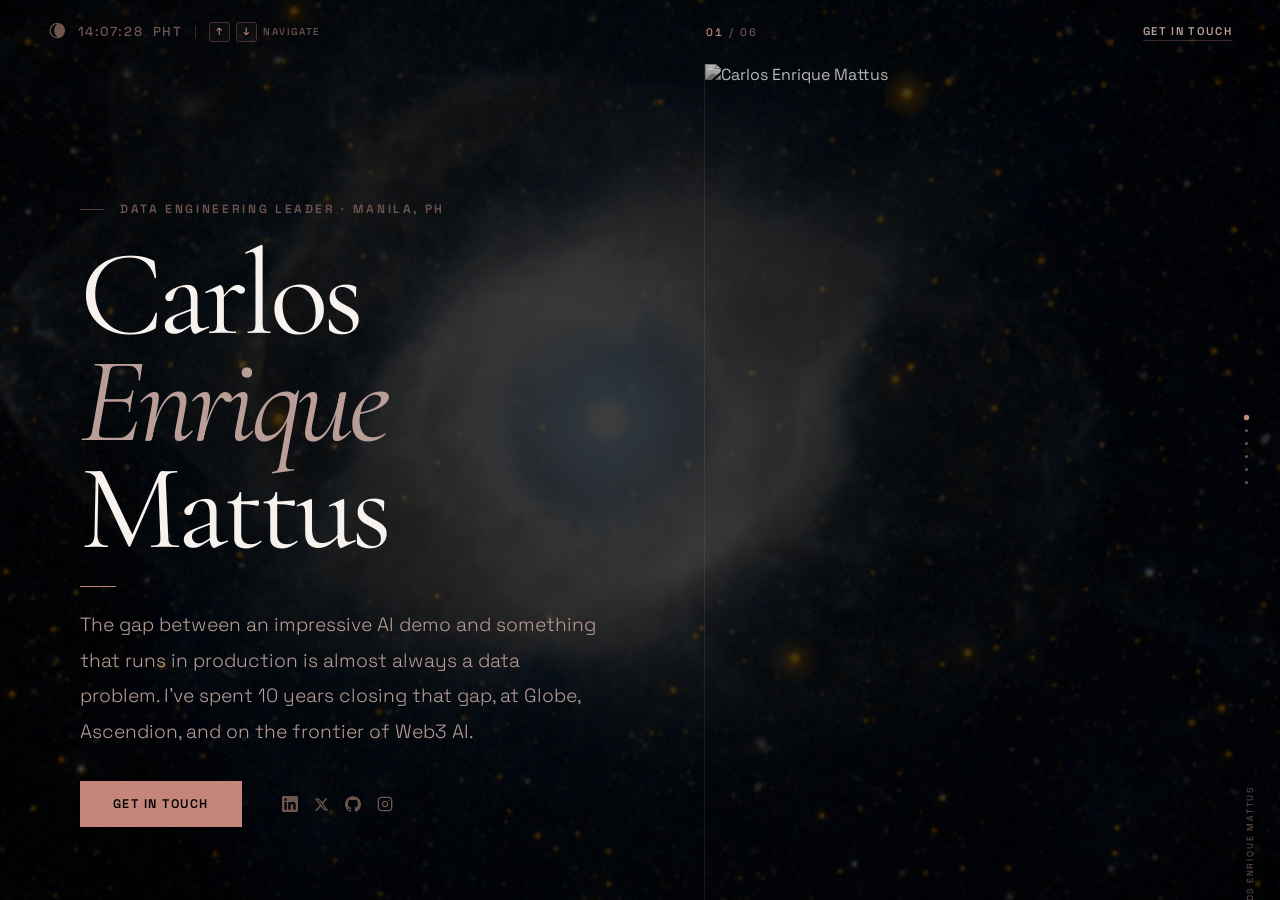
==== commit d84a5b92: "update: move nav hint inline next to clock, make it permanent Co-Authored-By: Claude Sonnet 4.6 <nor" ====
--- a/index.html
+++ b/index.html
@@ -650,34 +650,33 @@
         .ambient-moon { font-size: 1.1rem; line-height: 1; }
 
         /* ── KEYBOARD HINT ── */
+        .ambient-divider {
+            width: 1px;
+            height: 0.8rem;
+            background: var(--border-mid);
+            margin: 0 0.2rem;
+        }
         .key-hint {
-            position: fixed;
-            bottom: 1.75rem;
-            left: 50%;
-            transform: translateX(-50%);
-            z-index: 200;
-            font-size: 0.7rem;
+            display: flex;
+            align-items: center;
+            gap: 0.4rem;
+            font-size: 0.62rem;
             font-weight: 500;
             letter-spacing: 0.14em;
             text-transform: uppercase;
-            color: var(--text-2);
-            display: flex;
-            align-items: center;
-            gap: 0.6rem;
-            transition: opacity 0.7s ease;
-            animation: fadeUp 0.8s ease 1.5s both;
+            color: var(--text-3);
             pointer-events: none;
         }
         .key-cap {
             display: inline-flex;
             align-items: center;
             justify-content: center;
-            width: 1.6rem;
-            height: 1.6rem;
+            width: 1.3rem;
+            height: 1.3rem;
             border: 1px solid var(--border-mid);
-            border-radius: 4px;
-            background: rgba(196,134,122,0.06);
-            font-size: 0.75rem;
+            border-radius: 3px;
+            background: rgba(196,134,122,0.05);
+            font-size: 0.65rem;
             color: var(--accent);
             line-height: 1;
         }
@@ -742,6 +741,12 @@
             <span class="ambient-moon" id="moonPhase" title=""></span>
             <span id="liveClock">00:00:00</span>
             <span>PHT</span>
+            <span class="ambient-divider"></span>
+            <div class="key-hint" id="keyHint">
+                <span class="key-cap">↑</span>
+                <span class="key-cap">↓</span>
+                <span>navigate</span>
+            </div>
         </div>
         <div class="nav-counter"><span class="cur" id="navCur">01</span> / <span id="navTot">09</span></div>
         <a href="mailto:carlosetmattus@gmail.com" class="nav-cta">Get in Touch</a>
@@ -750,12 +755,6 @@
     <div class="slide-indicator" id="slideIndicator"></div>
 
     <canvas id="cursorCanvas"></canvas>
-
-    <div class="key-hint" id="keyHint">
-        <span class="key-cap">↑</span>
-        <span class="key-cap">↓</span>
-        <span>to navigate slides</span>
-    </div>
 
     <div class="konami-overlay" id="konamiOverlay">
         <div class="konami-glyph">🚀</div>
@@ -1168,22 +1167,7 @@
             })();
         })();
 
-        // ── KEYBOARD HINT ──
-        (function () {
-            const hint = document.getElementById('keyHint');
-            let gone = false;
-            function dismiss() {
-                if (gone) return;
-                gone = true;
-                hint.style.opacity = '0';
-                setTimeout(() => hint.remove(), 700);
-            }
-            setTimeout(dismiss, 10000);
-            window.addEventListener('wheel', dismiss, { once: true });
-            window.addEventListener('keydown', (e) => {
-                if (['ArrowUp','ArrowDown','PageUp','PageDown'].includes(e.key)) dismiss();
-            }, { once: true });
-        })();
+        // ── KEYBOARD HINT (permanent) ──
 
         // ── KONAMI CODE ──
         (function () {
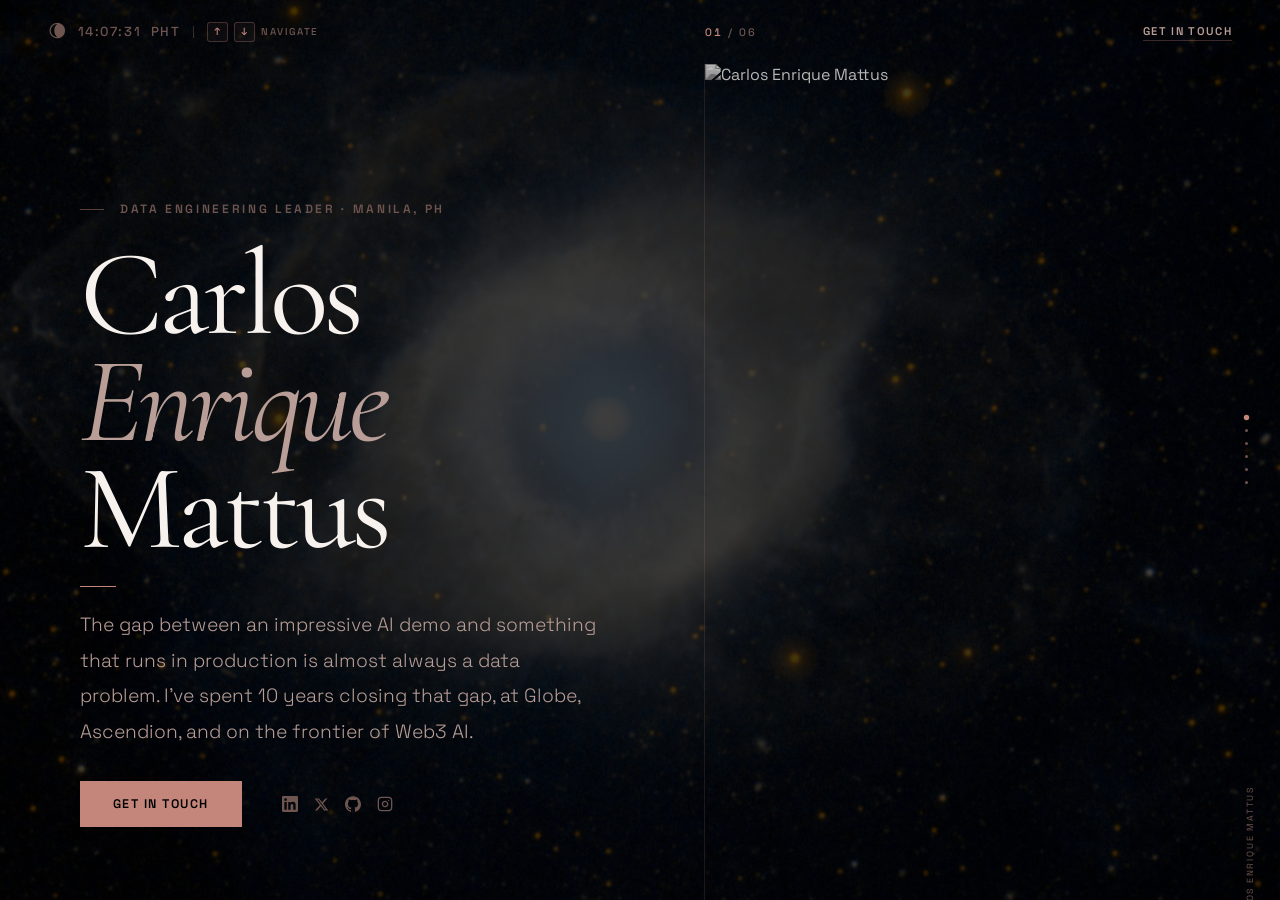
==== commit c8cce5ad: "update: replace community emojis with JCI Manila and DevCon logos" ====
--- a/index.html
+++ b/index.html
@@ -537,7 +537,15 @@
             align-items: start;
         }
         .comm-item:first-child { border-top: 1px solid var(--border); }
-        .comm-icon { font-size: 1.4rem; padding-top: 0.15rem; }
+        .comm-icon { font-size: 1.4rem; padding-top: 0.15rem; width: 52px; }
+        .comm-icon img {
+            width: 100%;
+            height: 32px;
+            object-fit: contain;
+            object-position: left center;
+            filter: grayscale(1) brightness(2);
+            opacity: 0.5;
+        }
         .comm-name {
             font-family: var(--f-display);
             font-size: 1.25rem;
@@ -955,7 +963,7 @@
             <h2 class="s-heading">Community &amp; Beyond</h2>
             <div class="comm-list">
                 <div class="comm-item">
-                    <div class="comm-icon">🌏</div>
+                    <div class="comm-icon"><img src="images/jci-manila.png" alt="JCI Manila"></div>
                     <div>
                         <div class="comm-name">JCI Manila</div>
                         <p class="comm-desc">Special Projects Commissioner (2019–2021) at Junior Chamber International Manila. Recipient of JCI Philippines Leadership, Presidential, and Commissioner Awards 2020–21.</p>
@@ -963,7 +971,7 @@
                     </div>
                 </div>
                 <div class="comm-item">
-                    <div class="comm-icon">🎤</div>
+                    <div class="comm-icon"><img src="images/devcon-speaker.webp" alt="DevCon"></div>
                     <div>
                         <div class="comm-name">Speaking Engagements</div>
                         <p class="comm-desc">Globe: AI Enablement Sessions with RAG &middot; DevCon: Big Data &amp; the 4th Industrial Revolution &middot; JCI Philippines: Data Science in Business. Bridging enterprise data and the Filipino developer community.</p>
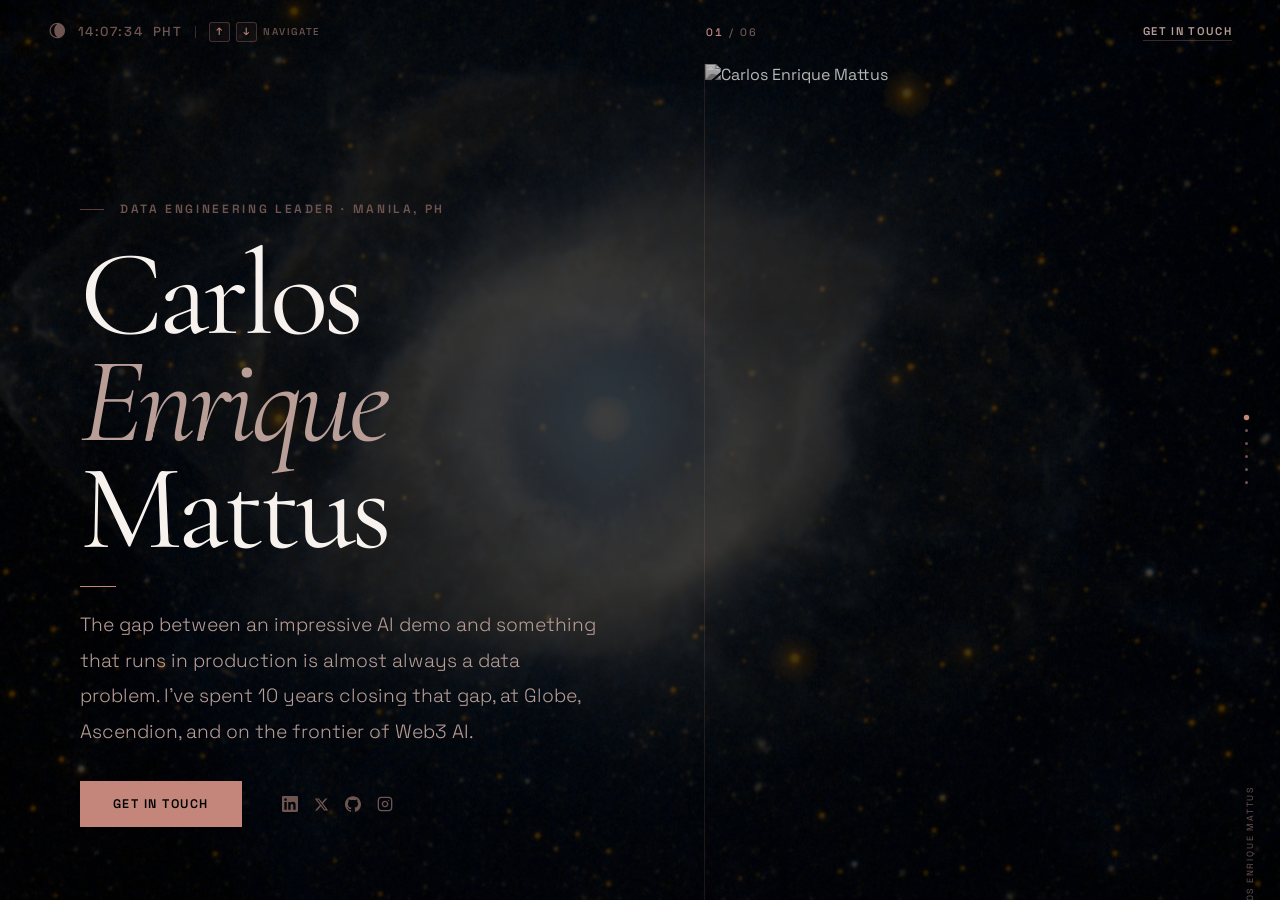
==== commit 3ece1e4b: "feat: mouse parallax on nebula background with lerp smoothing Co-Authored-By: Claude Sonnet 4.6 <nor" ====
--- a/index.html
+++ b/index.html
@@ -43,7 +43,6 @@
             filter: brightness(0.85) saturate(1.2);
             transform: scale(1.8);
             transform-origin: center;
-            transition: transform 1.8s cubic-bezier(0.25, 0.46, 0.45, 0.94);
             will-change: transform;
         }
 
@@ -993,9 +992,26 @@
 
     <script>
         const nebulaImg = document.getElementById('nebulaImg');
+        let _nScale = 1.8, _nTargetScale = 1.8;
+        let _nX = 0, _nY = 0, _nTX = 0, _nTY = 0;
+
         function setNebulaScale(p) {
-            nebulaImg.style.transform = `scale(${1.8 - p * 0.8})`;
-        }
+            _nTargetScale = 1.8 - p * 0.8;
+        }
+
+        window.addEventListener('mousemove', (e) => {
+            const cx = window.innerWidth / 2, cy = window.innerHeight / 2;
+            _nTX = ((e.clientX - cx) / cx) * -18;
+            _nTY = ((e.clientY - cy) / cy) * -12;
+        });
+
+        (function animNebula() {
+            _nScale += (_nTargetScale - _nScale) * 0.04;
+            _nX    += (_nTX - _nX) * 0.06;
+            _nY    += (_nTY - _nY) * 0.06;
+            nebulaImg.style.transform = `scale(${_nScale}) translate(${_nX}px, ${_nY}px)`;
+            requestAnimationFrame(animNebula);
+        })();
 
         (function () {
             const slides = [...document.querySelectorAll('section, .what-slide, footer')];
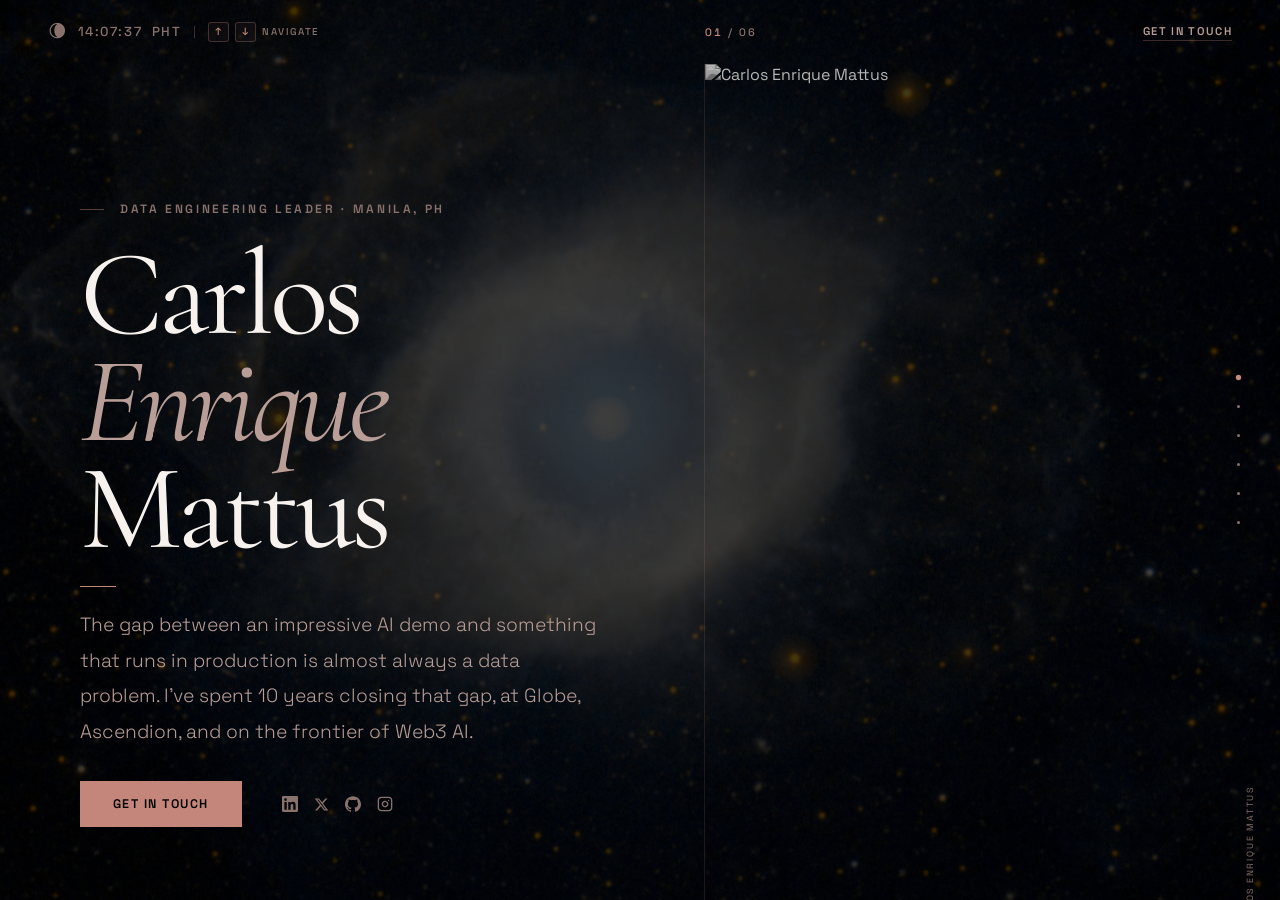
==== commit dbaa9dc0: "a11y: WCAG 2.1 fixes, semantics, meta, and cleanup - Keyboard-accessible slide nav (button dots, ari" ====
--- a/index.html
+++ b/index.html
@@ -5,6 +5,22 @@
     <meta name="viewport" content="width=device-width, initial-scale=1.0">
     <title>Carlos Enrique Mattus: Data Engineering & AI</title>
     <meta name="description" content="Data engineering leader with 10+ years building production data platforms. Globe Telecom, Ascendion. AI advisory: Virtuals Protocol, ElizaOS.">
+    <link rel="canonical" href="https://carlosetmattus.github.io/">
+    <link rel="icon" type="image/svg+xml" href="data:image/svg+xml,%3Csvg xmlns='http://www.w3.org/2000/svg' viewBox='0 0 32 32'%3E%3Crect width='32' height='32' fill='%23000'/%3E%3Ctext x='16' y='24' font-family='Georgia,serif' font-size='24' fill='%23c4867a' text-anchor='middle'%3EC%3C/text%3E%3C/svg%3E">
+
+    <!-- Open Graph / social sharing -->
+    <meta property="og:type" content="website">
+    <meta property="og:url" content="https://carlosetmattus.github.io/">
+    <meta property="og:title" content="Carlos Enrique Mattus: Data Engineering & AI">
+    <meta property="og:description" content="Data engineering leader with 10+ years building production data platforms. Globe Telecom, Ascendion. AI advisory: Virtuals Protocol, ElizaOS.">
+    <meta property="og:image" content="https://carlosetmattus.github.io/images/portrait.png">
+    <meta property="og:image:alt" content="Carlos Enrique Mattus">
+    <meta name="twitter:card" content="summary_large_image">
+    <meta name="twitter:creator" content="@0xEyp">
+    <meta name="twitter:title" content="Carlos Enrique Mattus: Data Engineering & AI">
+    <meta name="twitter:description" content="Data engineering leader with 10+ years building production data platforms. Globe Telecom, Ascendion. AI advisory: Virtuals Protocol, ElizaOS.">
+    <meta name="twitter:image" content="https://carlosetmattus.github.io/images/portrait.png">
+
     <link rel="preconnect" href="https://fonts.googleapis.com">
     <link rel="preconnect" href="https://fonts.gstatic.com" crossorigin>
     <link href="https://fonts.googleapis.com/css2?family=Cormorant+Garamond:ital,wght@0,300;0,400;0,500;0,600;1,300;1,400;1,500&family=Space+Grotesk:wght@300;400;500;600&display=swap" rel="stylesheet">
@@ -15,7 +31,7 @@
             --accent: #c4867a;
             --text-1: #f8f2ee;
             --text-2: #b89e97;
-            --text-3: #6e5550;
+            --text-3: #8a726c;
             --border: rgba(196,134,122,0.15);
             --border-mid: rgba(196,134,122,0.3);
             --f-display: 'Cormorant Garamond', Georgia, serif;
@@ -24,7 +40,9 @@
         }
 
         *, *::before, *::after { margin: 0; padding: 0; box-sizing: border-box; }
-        html { -webkit-font-smoothing: antialiased; moz-osx-font-smoothing: grayscale; }
+        :focus-visible { outline: 2px solid var(--accent); outline-offset: 3px; border-radius: 2px; }
+        .fp-slide:focus, .fp-slide:focus-visible { outline: none; }
+        html { -webkit-font-smoothing: antialiased; -moz-osx-font-smoothing: grayscale; }
         body { font-family: var(--f-body); background: var(--bg); color: var(--text-1); overflow: hidden; }
 
         /* ── NEBULA ── */
@@ -99,17 +117,28 @@
             align-items: center;
         }
         .si-dot {
+            appearance: none;
+            -webkit-appearance: none;
+            border: none;
+            padding: 8px;
+            background: transparent;
+            cursor: pointer;
+            display: flex;
+            align-items: center;
+            justify-content: center;
+        }
+        .si-dot::before {
+            content: '';
             width: 3px; height: 3px;
             border-radius: 50%;
             background: var(--text-3);
-            cursor: pointer;
             transition: all 0.35s;
         }
-        .si-dot.active {
+        .si-dot[aria-current="true"]::before {
             background: var(--accent);
             transform: scale(1.8);
         }
-        .si-dot:hover { background: var(--text-2); }
+        .si-dot:hover::before { background: var(--text-2); }
 
         /* ── SLIDES ── */
         .fp-slide {
@@ -141,7 +170,7 @@
             letter-spacing: 0.22em;
             text-transform: uppercase;
             color: var(--accent);
-            opacity: 0.65;
+            opacity: 0.9;
             margin-bottom: 0.6rem;
         }
         .s-heading {
@@ -291,7 +320,7 @@
             letter-spacing: 0.24em;
             text-transform: uppercase;
             color: var(--accent);
-            opacity: 0.55;
+            opacity: 0.9;
         }
         .what-title {
             font-family: var(--f-display);
@@ -380,40 +409,6 @@
         }
         .stack-tool:hover { border-color: var(--accent); color: var(--accent); }
 
-        /* ── EXPERIENCE ── */
-        .timeline { display: flex; flex-direction: column; }
-        .tl-item {
-            display: grid;
-            grid-template-columns: 210px 1fr;
-            gap: 3rem;
-            padding: 1.75rem 0;
-            border-bottom: 1px solid var(--border);
-        }
-        .tl-item:first-child { border-top: 1px solid var(--border); }
-        .tl-date {
-            font-size: 0.7rem;
-            font-weight: 600;
-            letter-spacing: 0.14em;
-            text-transform: uppercase;
-            color: var(--accent);
-            opacity: 0.7;
-            margin-bottom: 0.4rem;
-        }
-        .tl-company { font-size: 0.9rem; color: var(--text-2); line-height: 1.5; }
-        .tl-role {
-            font-family: var(--f-display);
-            font-size: clamp(1rem, 1.7vw, 1.35rem);
-            font-weight: 400;
-            margin-bottom: 0.55rem;
-            letter-spacing: -0.01em;
-        }
-        .tl-desc {
-            font-size: 0.95rem;
-            color: var(--text-2);
-            line-height: 1.78;
-            font-weight: 300;
-        }
-
         /* ── ADVISORY ── */
         .adv-grid {
             display: grid;
@@ -444,7 +439,7 @@
             letter-spacing: 0.14em;
             text-transform: uppercase;
             color: var(--accent);
-            opacity: 0.7;
+            opacity: 0.9;
             margin-bottom: 0.5rem;
         }
         .adv-name {
@@ -514,7 +509,7 @@
             letter-spacing: 0.14em;
             text-transform: uppercase;
             color: var(--accent);
-            opacity: 0.7;
+            opacity: 0.9;
             margin-bottom: 0.3rem;
         }
         .edu-degree {
@@ -552,6 +547,17 @@
             margin-bottom: 0.35rem;
         }
         .comm-desc { font-size: 0.95rem; color: var(--text-2); line-height: 1.72; font-weight: 300; }
+        ul.comm-desc { list-style: none; display: flex; flex-direction: column; gap: 0.45rem; }
+        ul.comm-desc li { position: relative; padding-left: 1.1rem; }
+        ul.comm-desc li::before {
+            content: '';
+            position: absolute;
+            left: 0; top: 0.62em;
+            width: 3px; height: 3px;
+            border-radius: 50%;
+            background: var(--accent);
+            opacity: 0.7;
+        }
         .comm-tag {
             display: inline-block;
             margin-top: 0.6rem;
@@ -617,6 +623,18 @@
         @keyframes fadeUp {
             from { opacity: 0; transform: translateY(22px); }
             to { opacity: 1; transform: none; }
+        }
+
+        /* ── REDUCED MOTION ── */
+        @media (prefers-reduced-motion: reduce) {
+            *, *::before, *::after {
+                animation-duration: 0.001ms !important;
+                animation-iteration-count: 1 !important;
+                transition-duration: 0.001ms !important;
+            }
+            .fp-slide { transition: opacity 0.2s ease !important; }
+            .bg-nebula img { transform: scale(1.4) !important; }
+            #cursorCanvas { display: none; }
         }
 
         /* ── RESPONSIVE ── */
@@ -634,8 +652,6 @@
             .what-panel:first-child { border-right: none; border-bottom: 1px solid var(--border); }
             .slide-inner { padding: 2.5rem 1.5rem; justify-content: flex-start; padding-top: 3rem; }
             .exp-item { grid-template-columns: 40px 1fr; }
-            .exp-tags { display: none; }
-            .tl-item { grid-template-columns: 1fr; gap: 0.4rem; }
             .adv-grid { grid-template-columns: 1fr 1fr; }
             .creds-layout { grid-template-columns: 1fr; gap: 2rem; }
         }
@@ -744,7 +760,7 @@
     </div>
 
     <nav>
-        <div class="ambient-status">
+        <div class="ambient-status" aria-hidden="true">
             <span class="ambient-moon" id="moonPhase" title=""></span>
             <span id="liveClock">00:00:00</span>
             <span>PHT</span>
@@ -755,7 +771,7 @@
                 <span>navigate</span>
             </div>
         </div>
-        <div class="nav-counter"><span class="cur" id="navCur">01</span> / <span id="navTot">09</span></div>
+        <div class="nav-counter"><span class="cur" id="navCur">01</span> / <span id="navTot">06</span></div>
         <a href="mailto:carlosetmattus@gmail.com" class="nav-cta">Get in Touch</a>
     </nav>
 
@@ -769,11 +785,12 @@
         <div class="konami-sub">Cheat code activated</div>
     </div>
 
+    <main>
     <!-- 01 HERO -->
-    <section class="hero">
+    <section class="hero" aria-labelledby="h-hero">
         <div class="hero-body">
             <div class="hero-eyebrow">Data Engineering Leader &middot; Manila, PH</div>
-            <h1 class="hero-name">Carlos<br><em>Enrique</em><br>Mattus</h1>
+            <h1 class="hero-name" id="h-hero">Carlos<br><em>Enrique</em><br>Mattus</h1>
             <div class="hero-rule"></div>
             <p class="hero-tagline">
                 The gap between an impressive AI demo and something that runs in production is almost always a data problem. I've spent 10 years closing that gap, at Globe, Ascendion, and on the frontier of Web3 AI.
@@ -803,10 +820,10 @@
     </section>
 
     <!-- 02 WHAT I DO -->
-    <div class="what-slide" id="whatido">
+    <div class="what-slide" id="whatido" role="region" aria-label="What I do">
         <div class="what-panel">
             <div class="what-index">01</div>
-            <div class="what-title">Data &amp;<br><em>Engineering</em></div>
+            <h2 class="what-title">Data &amp;<br><em>Engineering</em></h2>
             <div>
                 <p class="what-desc">Enterprise-scale pipelines, cloud architecture, and Big Data platforms built to run at 265-person delivery scale with production-grade governance.</p>
                 <a href="#expertise" class="what-link">Explore expertise &rarr;</a>
@@ -814,7 +831,7 @@
         </div>
         <div class="what-panel">
             <div class="what-index">02</div>
-            <div class="what-title">AI &amp;<br><em>Advisory</em></div>
+            <h2 class="what-title">AI &amp;<br><em>Advisory</em></h2>
             <div>
                 <p class="what-desc">Production RAG systems, AI agents, and strategic advisory at the frontier of Web3: Virtuals Protocol ($5B peak), ElizaOS (118K GitHub stars).</p>
                 <a href="#advisory" class="what-link">View advisory roles &rarr;</a>
@@ -823,15 +840,15 @@
     </div>
 
     <!-- 03 EXPERTISE & STACK -->
-    <section id="expertise">
+    <section id="expertise" aria-labelledby="h-expertise">
         <div class="slide-inner">
             <div class="s-label">Skills &amp; Tools</div>
-            <h2 class="s-heading">Expertise &amp; Stack</h2>
+            <h2 class="s-heading" id="h-expertise">Expertise &amp; Stack</h2>
             <div class="exp-list">
                 <div class="exp-item">
                     <span class="exp-num">01</span>
                     <div class="exp-body">
-                        <span class="exp-title">Data Architecture &amp; Cloud</span>
+                        <h3 class="exp-title">Data Architecture &amp; Cloud</h3>
                         <div class="stack-tools">
                             <span class="stack-tool">Databricks</span>
                             <span class="stack-tool">Snowflake</span>
@@ -847,7 +864,7 @@
                 <div class="exp-item">
                     <span class="exp-num">02</span>
                     <div class="exp-body">
-                        <span class="exp-title">Production AI &amp; RAG Systems</span>
+                        <h3 class="exp-title">Production AI &amp; RAG Systems</h3>
                         <div class="stack-tools">
                             <span class="stack-tool">RAG</span>
                             <span class="stack-tool">AI Agents</span>
@@ -859,7 +876,7 @@
                 <div class="exp-item">
                     <span class="exp-num">03</span>
                     <div class="exp-body">
-                        <span class="exp-title">Analytics &amp; Data Science</span>
+                        <h3 class="exp-title">Analytics &amp; Data Science</h3>
                         <div class="stack-tools">
                             <span class="stack-tool">Python</span>
                             <span class="stack-tool">SQL</span>
@@ -872,7 +889,7 @@
                 <div class="exp-item">
                     <span class="exp-num">04</span>
                     <div class="exp-body">
-                        <span class="exp-title">Leadership &amp; Delivery</span>
+                        <h3 class="exp-title">Leadership &amp; Delivery</h3>
                         <div class="stack-tools">
                             <span class="stack-tool">265-person team</span>
                             <span class="stack-tool">$4.5M ARR</span>
@@ -885,36 +902,36 @@
     </section>
 
     <!-- 05 ADVISORY -->
-    <section id="advisory">
+    <section id="advisory" aria-labelledby="h-advisory">
         <div class="slide-inner">
             <div class="s-label">Advisory &amp; Strategy</div>
-            <h2 class="s-heading">Advisory Roles</h2>
+            <h2 class="s-heading" id="h-advisory">Advisory Roles</h2>
             <div class="adv-grid">
                 <div class="adv-card">
                     <img src="images/logo-virtuals.png" alt="Virtuals Protocol" class="adv-logo">
                     <div class="adv-role-label">Adviser &middot; Nov 2021–Present</div>
-                    <div class="adv-name"><a href="https://www.virtuals.io/" target="_blank" rel="noopener">Virtuals Protocol</a></div>
+                    <h3 class="adv-name"><a href="https://www.virtuals.io/" target="_blank" rel="noopener">Virtuals Protocol</a></h3>
                     <p class="adv-desc">Model-training direction for the AI agent engine. Core M.U.S.I.C. contributor. Peaked at $5B market cap, 17,000+ tokenized agents, $8B+ DEX volume.</p>
                     <div class="adv-tag">AI Agents &middot; M.U.S.I.C.</div>
                 </div>
                 <div class="adv-card">
                     <div style="height:26px;margin-bottom:2rem;"></div>
                     <div class="adv-role-label">Head of Strategy &amp; Intelligence</div>
-                    <div class="adv-name">AI Club Philippines</div>
+                    <h3 class="adv-name">AI Club Philippines</h3>
                     <p class="adv-desc">Strategy and intelligence for one of the region's leading AI communities, guiding research, ecosystem partnerships, and engagement across the Philippines and SEA.</p>
                     <div class="adv-tag">AI Strategy &middot; SEA</div>
                 </div>
                 <div class="adv-card">
                     <img src="images/logo-treasure.png" alt="Treasure" class="adv-logo">
                     <div class="adv-role-label">PH Ambassador &middot; Dec 2024–Present</div>
-                    <div class="adv-name"><a href="https://treasure.lol/" target="_blank" rel="noopener">Treasure</a></div>
+                    <h3 class="adv-name"><a href="https://treasure.lol/" target="_blank" rel="noopener">Treasure</a></h3>
                     <p class="adv-desc">Leading the Philippine community for Treasure, a decentralized gaming and AI ecosystem powered by $MAGIC. Organizing events showcasing AI gaming and autonomous agent marketplaces.</p>
                     <div class="adv-tag">AI Gaming &middot; $MAGIC</div>
                 </div>
                 <div class="adv-card">
                     <img src="images/logo-elizaos.png" alt="ElizaOS" class="adv-logo">
                     <div class="adv-role-label">Contributor &middot; Dec 2023–Present</div>
-                    <div class="adv-name"><a href="https://elizaos.ai/" target="_blank" rel="noopener">ElizaOS</a></div>
+                    <h3 class="adv-name"><a href="https://elizaos.ai/" target="_blank" rel="noopener">ElizaOS</a></h3>
                     <p class="adv-desc">Top-30 contributor to the most popular open-source AI agent framework in Web3, with 118K+ GitHub stars. TypeScript OS for autonomous agents across Discord, Telegram, and blockchain.</p>
                     <div class="adv-tag">Open Source &middot; Top-30</div>
                 </div>
@@ -923,13 +940,13 @@
     </section>
 
     <!-- 06 CREDENTIALS -->
-    <section id="certs">
+    <section id="certs" aria-labelledby="h-certs">
         <div class="slide-inner">
             <div class="s-label">Credentials</div>
-            <h2 class="s-heading">Certifications &amp; Education</h2>
+            <h2 class="s-heading" id="h-certs">Certifications &amp; Education</h2>
             <div class="creds-layout">
                 <div>
-                    <div class="creds-col-label">Certifications</div>
+                    <h3 class="creds-col-label">Certifications</h3>
                     <div class="cert-item hi"><span class="cert-dot"></span>PRC Licensed Electronics Engineer</div>
                     <div class="cert-item hi"><span class="cert-dot"></span>TOGAF 9 Certified</div>
                     <div class="cert-item hi"><span class="cert-dot"></span>DAMA: Certified Data Management Professional</div>
@@ -939,15 +956,15 @@
                     <div class="cert-item"><span class="cert-dot"></span>Accenture Digital Internship, Top 1</div>
                 </div>
                 <div>
-                    <div class="creds-col-label">Education</div>
+                    <h3 class="creds-col-label">Education</h3>
                     <div class="edu-item">
                         <div class="edu-year">2014</div>
-                        <div class="edu-degree">Graduate Studies, Electrical Engineering</div>
+                        <h4 class="edu-degree">Graduate Studies, Electrical Engineering</h4>
                         <div class="edu-school">National University of Singapore &middot; MS-level coursework</div>
                     </div>
                     <div class="edu-item">
                         <div class="edu-year">2008–2013</div>
-                        <div class="edu-degree">BS Electronics Engineering</div>
+                        <h4 class="edu-degree">BS Electronics Engineering</h4>
                         <div class="edu-school">Map&uacute;a Institute of Technology &middot; Microelectronics<br>Best Presenter · Class President · Debate Corps Captain</div>
                     </div>
                 </div>
@@ -956,41 +973,54 @@
     </section>
 
     <!-- 07 COMMUNITY -->
-    <section id="beyond">
+    <section id="beyond" aria-labelledby="h-beyond">
         <div class="slide-inner">
             <div class="s-label">Giving Back</div>
-            <h2 class="s-heading">Community &amp; Beyond</h2>
+            <h2 class="s-heading" id="h-beyond">Community &amp; Beyond</h2>
             <div class="comm-list">
                 <div class="comm-item">
                     <div class="comm-icon"><img src="images/jci-manila.png" alt="JCI Manila"></div>
                     <div>
-                        <div class="comm-name">JCI Manila</div>
-                        <p class="comm-desc">Special Projects Commissioner (2019–2021) at Junior Chamber International Manila. Recipient of JCI Philippines Leadership, Presidential, and Commissioner Awards 2020–21.</p>
+                        <h3 class="comm-name">JCI Manila</h3>
+                        <ul class="comm-desc">
+                            <li>Special Projects Commissioner (2019–2021) at Junior Chamber International Manila.</li>
+                            <li>Recipient of JCI Philippines Leadership, Presidential, and Commissioner Awards 2020–21.</li>
+                        </ul>
                         <span class="comm-tag">Leadership &middot; Commissioner Awards</span>
                     </div>
                 </div>
                 <div class="comm-item">
                     <div class="comm-icon"><img src="images/devcon-speaker.webp" alt="DevCon"></div>
                     <div>
-                        <div class="comm-name">Speaking Engagements</div>
-                        <p class="comm-desc">Globe: AI Enablement Sessions with RAG &middot; DevCon: Big Data &amp; the 4th Industrial Revolution &middot; JCI Philippines: Data Science in Business. Bridging enterprise data and the Filipino developer community.</p>
+                        <h3 class="comm-name">Speaking Engagements</h3>
+                        <ul class="comm-desc">
+                            <li>Globe: AI Enablement Sessions with RAG</li>
+                            <li>DevCon: Big Data &amp; the 4th Industrial Revolution</li>
+                            <li>JCI Philippines: Data Science in Business</li>
+                            <li>Bridging enterprise data and the Filipino developer community.</li>
+                        </ul>
                         <span class="comm-tag">Globe &middot; DevCon &middot; JCI Philippines</span>
                     </div>
                 </div>
                 <div class="comm-item">
-                    <div class="comm-icon">🔗</div>
+                    <div class="comm-icon" aria-hidden="true">🔗</div>
                     <div>
-                        <div class="comm-name">Professional Affiliations</div>
-                        <p class="comm-desc">Member of IEEE and IECEP. Advocating for blockchain technology, digital ownership, and equitable access through community education.</p>
+                        <h3 class="comm-name">Professional Affiliations</h3>
+                        <ul class="comm-desc">
+                            <li>Member of IEEE and IECEP.</li>
+                            <li>Advocating for blockchain technology, digital ownership, and equitable access through community education.</li>
+                        </ul>
                         <span class="comm-tag">IEEE &middot; IECEP &middot; Web3</span>
                     </div>
                 </div>
             </div>
         </div>
     </section>
+    </main>
 
 
     <script>
+        const prefersReduced = window.matchMedia('(prefers-reduced-motion: reduce)').matches;
         const nebulaImg = document.getElementById('nebulaImg');
         let _nScale = 1.8, _nTargetScale = 1.8;
         let _nX = 0, _nY = 0, _nTX = 0, _nTY = 0;
@@ -999,19 +1029,21 @@
             _nTargetScale = 1.8 - p * 0.8;
         }
 
-        window.addEventListener('mousemove', (e) => {
-            const cx = window.innerWidth / 2, cy = window.innerHeight / 2;
-            _nTX = ((e.clientX - cx) / cx) * -18;
-            _nTY = ((e.clientY - cy) / cy) * -12;
-        });
-
-        (function animNebula() {
-            _nScale += (_nTargetScale - _nScale) * 0.04;
-            _nX    += (_nTX - _nX) * 0.06;
-            _nY    += (_nTY - _nY) * 0.06;
-            nebulaImg.style.transform = `scale(${_nScale}) translate(${_nX}px, ${_nY}px)`;
-            requestAnimationFrame(animNebula);
-        })();
+        if (!prefersReduced) {
+            window.addEventListener('mousemove', (e) => {
+                const cx = window.innerWidth / 2, cy = window.innerHeight / 2;
+                _nTX = ((e.clientX - cx) / cx) * -18;
+                _nTY = ((e.clientY - cy) / cy) * -12;
+            });
+
+            (function animNebula() {
+                _nScale += (_nTargetScale - _nScale) * 0.04;
+                _nX    += (_nTX - _nX) * 0.06;
+                _nY    += (_nTY - _nY) * 0.06;
+                nebulaImg.style.transform = `scale(${_nScale}) translate(${_nX}px, ${_nY}px)`;
+                requestAnimationFrame(animNebula);
+            })();
+        }
 
         (function () {
             const slides = [...document.querySelectorAll('section, .what-slide, footer')];
@@ -1023,10 +1055,16 @@
 
             navTot.textContent = String(total).padStart(2, '0');
 
+            indicator.setAttribute('role', 'group');
+            indicator.setAttribute('aria-label', 'Section navigation');
+
             // Build dots
             slides.forEach((_, i) => {
-                const d = document.createElement('div');
-                d.className = 'si-dot' + (i === 0 ? ' active' : '');
+                const d = document.createElement('button');
+                d.type = 'button';
+                d.className = 'si-dot';
+                d.setAttribute('aria-label', 'Go to section ' + (i + 1) + ' of ' + total);
+                if (i === 0) d.setAttribute('aria-current', 'true');
                 d.addEventListener('click', () => goTo(i));
                 indicator.appendChild(d);
             });
@@ -1035,11 +1073,16 @@
             slides.forEach((el, i) => {
                 el.classList.add('fp-slide');
                 el.classList.add(i === 0 ? 'fp-active' : 'fp-below');
+                el.setAttribute('tabindex', '-1');
+                el.setAttribute('aria-hidden', i === 0 ? 'false' : 'true');
             });
 
             function updateUI(idx) {
                 navCur.textContent = String(idx + 1).padStart(2, '0');
-                indicator.querySelectorAll('.si-dot').forEach((d, i) => d.classList.toggle('active', i === idx));
+                indicator.querySelectorAll('.si-dot').forEach((d, i) => {
+                    if (i === idx) d.setAttribute('aria-current', 'true');
+                    else d.removeAttribute('aria-current');
+                });
                 setNebulaScale(idx / Math.max(total - 1, 1));
             }
             updateUI(0);
@@ -1055,7 +1098,7 @@
             ];
 
             function animateSlideIn(slideEl, selector) {
-                if (!selector || typeof anime === 'undefined') return;
+                if (!selector || typeof anime === 'undefined' || prefersReduced) return;
                 const els = slideEl.querySelectorAll(selector);
                 if (!els.length) return;
                 anime.set(els, { opacity: 0, translateY: 22 });
@@ -1086,9 +1129,12 @@
                     from.classList.add(dir > 0 ? 'fp-above' : 'fp-below');
                     to.classList.remove('fp-above', 'fp-below');
                     to.classList.add('fp-active');
+                    to.setAttribute('aria-hidden', 'false');
+                    from.setAttribute('aria-hidden', 'true');
                     current = idx;
                     updateUI(idx);
                     animateSlideIn(to, slideAnimTargets[idx]);
+                    to.focus({ preventScroll: true });
                     setTimeout(() => { animating = false; }, 850);
                 }));
             }
@@ -1155,6 +1201,7 @@
 
         // ── CURSOR TRAIL ──
         (function () {
+            if (prefersReduced) return;
             const canvas = document.getElementById('cursorCanvas');
             const ctx = canvas.getContext('2d');
             function resize() { canvas.width = window.innerWidth; canvas.height = window.innerHeight; }
@@ -1191,8 +1238,6 @@
             })();
         })();
 
-        // ── KEYBOARD HINT (permanent) ──
-
         // ── KONAMI CODE ──
         (function () {
             const SEQ = ['ArrowUp','ArrowUp','ArrowDown','ArrowDown','ArrowLeft','ArrowRight','ArrowLeft','ArrowRight','b','a'];
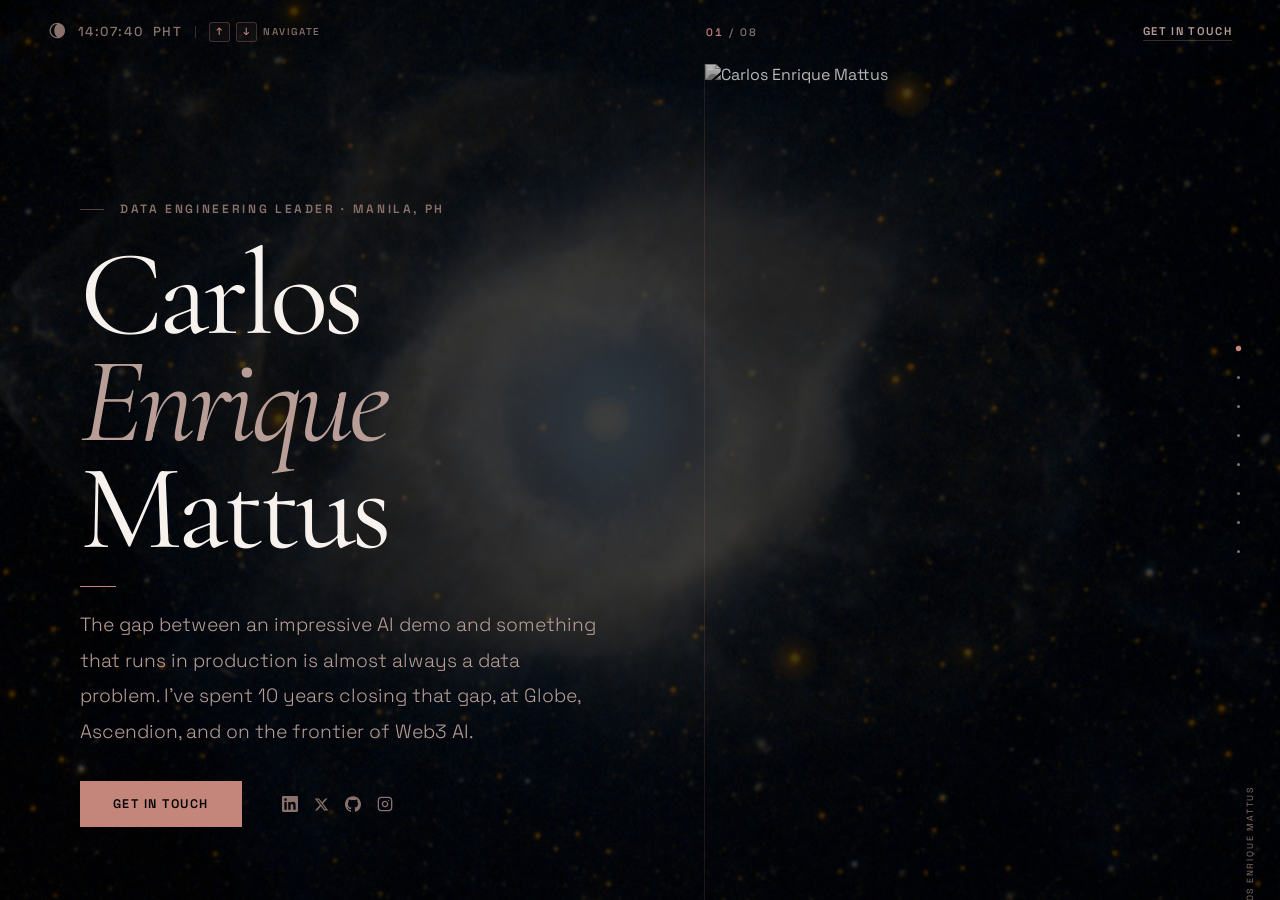
==== commit 01be67cf: "feat: add Experience timeline + contact CTA slide, real OG image - New Experience section (Globe, As" ====
--- a/index.html
+++ b/index.html
@@ -13,13 +13,15 @@
     <meta property="og:url" content="https://carlosetmattus.github.io/">
     <meta property="og:title" content="Carlos Enrique Mattus: Data Engineering & AI">
     <meta property="og:description" content="Data engineering leader with 10+ years building production data platforms. Globe Telecom, Ascendion. AI advisory: Virtuals Protocol, ElizaOS.">
-    <meta property="og:image" content="https://carlosetmattus.github.io/images/portrait.png">
-    <meta property="og:image:alt" content="Carlos Enrique Mattus">
+    <meta property="og:image" content="https://carlosetmattus.github.io/images/og-image.png">
+    <meta property="og:image:width" content="2400">
+    <meta property="og:image:height" content="1260">
+    <meta property="og:image:alt" content="Carlos Enrique Mattus — Data Engineering & AI">
     <meta name="twitter:card" content="summary_large_image">
     <meta name="twitter:creator" content="@0xEyp">
     <meta name="twitter:title" content="Carlos Enrique Mattus: Data Engineering & AI">
     <meta name="twitter:description" content="Data engineering leader with 10+ years building production data platforms. Globe Telecom, Ascendion. AI advisory: Virtuals Protocol, ElizaOS.">
-    <meta name="twitter:image" content="https://carlosetmattus.github.io/images/portrait.png">
+    <meta name="twitter:image" content="https://carlosetmattus.github.io/images/og-image.png">
 
     <link rel="preconnect" href="https://fonts.googleapis.com">
     <link rel="preconnect" href="https://fonts.gstatic.com" crossorigin>
@@ -409,6 +411,42 @@
         }
         .stack-tool:hover { border-color: var(--accent); color: var(--accent); }
 
+        /* ── EXPERIENCE ── */
+        .timeline { display: flex; flex-direction: column; }
+        .tl-item {
+            display: grid;
+            grid-template-columns: 200px 1fr;
+            gap: 2.5rem;
+            padding: 1.6rem 0;
+            border-bottom: 1px solid var(--border);
+        }
+        .tl-item:first-child { border-top: 1px solid var(--border); }
+        .tl-item:hover .tl-role { color: var(--accent); }
+        .tl-date {
+            font-size: 0.7rem;
+            font-weight: 600;
+            letter-spacing: 0.14em;
+            text-transform: uppercase;
+            color: var(--accent);
+            opacity: 0.9;
+            margin-bottom: 0.4rem;
+        }
+        .tl-company { font-size: 0.9rem; color: var(--text-2); line-height: 1.5; }
+        .tl-role {
+            font-family: var(--f-display);
+            font-size: clamp(1.1rem, 1.8vw, 1.5rem);
+            font-weight: 400;
+            margin-bottom: 0.55rem;
+            letter-spacing: -0.01em;
+            transition: color 0.2s;
+        }
+        .tl-desc {
+            font-size: 0.95rem;
+            color: var(--text-2);
+            line-height: 1.78;
+            font-weight: 300;
+        }
+
         /* ── ADVISORY ── */
         .adv-grid {
             display: grid;
@@ -652,6 +690,7 @@
             .what-panel:first-child { border-right: none; border-bottom: 1px solid var(--border); }
             .slide-inner { padding: 2.5rem 1.5rem; justify-content: flex-start; padding-top: 3rem; }
             .exp-item { grid-template-columns: 40px 1fr; }
+            .tl-item { grid-template-columns: 1fr; gap: 0.4rem; }
             .adv-grid { grid-template-columns: 1fr 1fr; }
             .creds-layout { grid-template-columns: 1fr; gap: 2rem; }
         }
@@ -771,7 +810,7 @@
                 <span>navigate</span>
             </div>
         </div>
-        <div class="nav-counter"><span class="cur" id="navCur">01</span> / <span id="navTot">06</span></div>
+        <div class="nav-counter"><span class="cur" id="navCur">01</span> / <span id="navTot">08</span></div>
         <a href="mailto:carlosetmattus@gmail.com" class="nav-cta">Get in Touch</a>
     </nav>
 
@@ -901,6 +940,56 @@
         </div>
     </section>
 
+    <!-- 04 EXPERIENCE -->
+    <section id="experience" aria-labelledby="h-experience">
+        <div class="slide-inner">
+            <div class="s-label">Career</div>
+            <h2 class="s-heading" id="h-experience">Experience</h2>
+            <div class="timeline">
+                <div class="tl-item">
+                    <div>
+                        <div class="tl-date">Nov 2025 &ndash; Present</div>
+                        <div class="tl-company">Globe Telecom</div>
+                    </div>
+                    <div>
+                        <h3 class="tl-role">Data Engineering Head, Data Innovation &amp; Monetization</h3>
+                        <p class="tl-desc">Lead data engineering for data monetization: resilient pipelines behind new-product POCs. Unlocked roughly &#8369;80M in receivables, cut POC turnaround from three months to two weeks, and shipped production RAG across three internal AI groups.</p>
+                    </div>
+                </div>
+                <div class="tl-item">
+                    <div>
+                        <div class="tl-date">Dec 2022 &ndash; Oct 2025</div>
+                        <div class="tl-company">Ascendion <span style="color:var(--text-3)">(formerly Collabera Digital)</span></div>
+                    </div>
+                    <div>
+                        <h3 class="tl-role">Senior Manager, Service Delivery &amp; Data Architect</h3>
+                        <p class="tl-desc">Grew a key account from $1.8M to $4.5M ARR at 44% gross margin. Led a 265-person analytics delivery org at under 3% attrition and 99% client satisfaction. Company AI Champion for the flagship AI platform. Delivery Excellence Awards, 2023 and 2025.</p>
+                    </div>
+                </div>
+                <div class="tl-item">
+                    <div>
+                        <div class="tl-date">Jan 2019 &ndash; Mar 2022</div>
+                        <div class="tl-company">Amihan Global Strategies</div>
+                    </div>
+                    <div>
+                        <h3 class="tl-role">Data Lead</h3>
+                        <p class="tl-desc">Progressed from Big Data Software Development Lead to Data Lead. Owned full-lifecycle data architecture for enterprise and NGO projects, from RFP to production go-live, and built custom analytics platforms on enterprise-scale Big Data clusters. Designed a hybrid OLTP/OLAP platform bridging on-premise and cloud.</p>
+                    </div>
+                </div>
+                <div class="tl-item">
+                    <div>
+                        <div class="tl-date">Aug 2015 &ndash; Jan 2019</div>
+                        <div class="tl-company">Accenture</div>
+                    </div>
+                    <div>
+                        <h3 class="tl-role">Software Engineering Analyst, Big Data &amp; Data Science</h3>
+                        <p class="tl-desc">Built end-to-end data pipelines for 60+ global clients across five regions. Gantimpala Award and Ascent Digital Leadership Program; Top Engineer, 2015 Digital Internship.</p>
+                    </div>
+                </div>
+            </div>
+        </div>
+    </section>
+
     <!-- 05 ADVISORY -->
     <section id="advisory" aria-labelledby="h-advisory">
         <div class="slide-inner">
@@ -1018,6 +1107,28 @@
     </section>
     </main>
 
+    <!-- 07 CONTACT / CTA -->
+    <footer class="footer-slide" aria-labelledby="h-contact">
+        <div class="footer-eyebrow">Got an AI project stuck?</div>
+        <h2 class="footer-heading" id="h-contact">It's <em>probably</em><br>a data problem.</h2>
+        <a href="mailto:carlosetmattus@gmail.com" class="footer-email">carlosetmattus@gmail.com</a>
+        <div class="footer-socials">
+            <a href="https://www.linkedin.com/in/cattusm" target="_blank" rel="noopener" aria-label="LinkedIn">
+                <svg width="18" height="18" viewBox="0 0 24 24" fill="currentColor"><path d="M20.447 20.452h-3.554v-5.569c0-1.328-.027-3.037-1.852-3.037-1.853 0-2.136 1.445-2.136 2.939v5.667H9.351V9h3.414v1.561h.046c.477-.9 1.637-1.85 3.37-1.85 3.601 0 4.267 2.37 4.267 5.455v6.286zM5.337 7.433a2.062 2.062 0 01-2.063-2.065 2.064 2.064 0 112.063 2.065zm1.782 13.019H3.555V9h3.564v11.452zM22.225 0H1.771C.792 0 0 .774 0 1.729v20.542C0 23.227.792 24 1.771 24h20.451C23.2 24 24 23.227 24 22.271V1.729C24 .774 23.2 0 22.222 0h.003z"/></svg>
+            </a>
+            <a href="https://twitter.com/0xEyp" target="_blank" rel="noopener" aria-label="X">
+                <svg width="16" height="16" viewBox="0 0 24 24" fill="currentColor"><path d="M18.244 2.25h3.308l-7.227 8.26 8.502 11.24H16.17l-5.214-6.817L4.99 21.75H1.68l7.73-8.835L1.254 2.25H8.08l4.713 6.231zm-1.161 17.52h1.833L7.084 4.126H5.117z"/></svg>
+            </a>
+            <a href="https://github.com/carlosetmattus" target="_blank" rel="noopener" aria-label="GitHub">
+                <svg width="18" height="18" viewBox="0 0 24 24" fill="currentColor"><path d="M12 .297c-6.63 0-12 5.373-12 12 0 5.303 3.438 9.8 8.205 11.385.6.113.82-.258.82-.577 0-.285-.01-1.04-.015-2.04-3.338.724-4.042-1.61-4.042-1.61C4.422 18.07 3.633 17.7 3.633 17.7c-1.087-.744.084-.729.084-.729 1.205.084 1.838 1.236 1.838 1.236 1.07 1.835 2.809 1.305 3.495.998.108-.776.417-1.305.76-1.605-2.665-.3-5.466-1.332-5.466-5.93 0-1.31.465-2.38 1.235-3.22-.135-.303-.54-1.523.105-3.176 0 0 1.005-.322 3.3 1.23.96-.267 1.98-.399 3-.405 1.02.006 2.04.138 3 .405 2.28-1.552 3.285-1.23 3.285-1.23.645 1.653.24 2.873.12 3.176.765.84 1.23 1.91 1.23 3.22 0 4.61-2.805 5.625-5.475 5.92.42.36.81 1.096.81 2.22 0 1.606-.015 2.896-.015 3.286 0 .315.21.69.825.57C20.565 22.092 24 17.592 24 12.297c0-6.627-5.373-12-12-12"/></svg>
+            </a>
+            <a href="https://www.instagram.com/carlos.mattus/" target="_blank" rel="noopener" aria-label="Instagram">
+                <svg width="18" height="18" viewBox="0 0 24 24" fill="none" stroke="currentColor" stroke-width="2" stroke-linecap="round" stroke-linejoin="round"><rect x="2" y="2" width="20" height="20" rx="5" ry="5"/><path d="M16 11.37A4 4 0 1112.63 8 4 4 0 0116 11.37z"/><line x1="17.5" y1="6.5" x2="17.51" y2="6.5"/></svg>
+            </a>
+        </div>
+        <div class="footer-copy">&copy; 2026 Carlos Enrique Mattus &middot; <span>Manila, PH</span></div>
+    </footer>
+
 
     <script>
         const prefersReduced = window.matchMedia('(prefers-reduced-motion: reduce)').matches;
@@ -1092,9 +1203,10 @@
                 null,           // 0: hero — CSS animations handle it
                 '.what-panel',  // 1: what I do
                 '.exp-item',    // 2: expertise & stack
-                '.adv-card',    // 3: advisory
-                '.cert-item, .edu-item', // 4: credentials
-                '.comm-item',   // 5: community
+                '.tl-item',     // 3: experience
+                '.adv-card',    // 4: advisory
+                '.cert-item, .edu-item', // 5: credentials
+                '.comm-item',   // 6: community
             ];
 
             function animateSlideIn(slideEl, selector) {
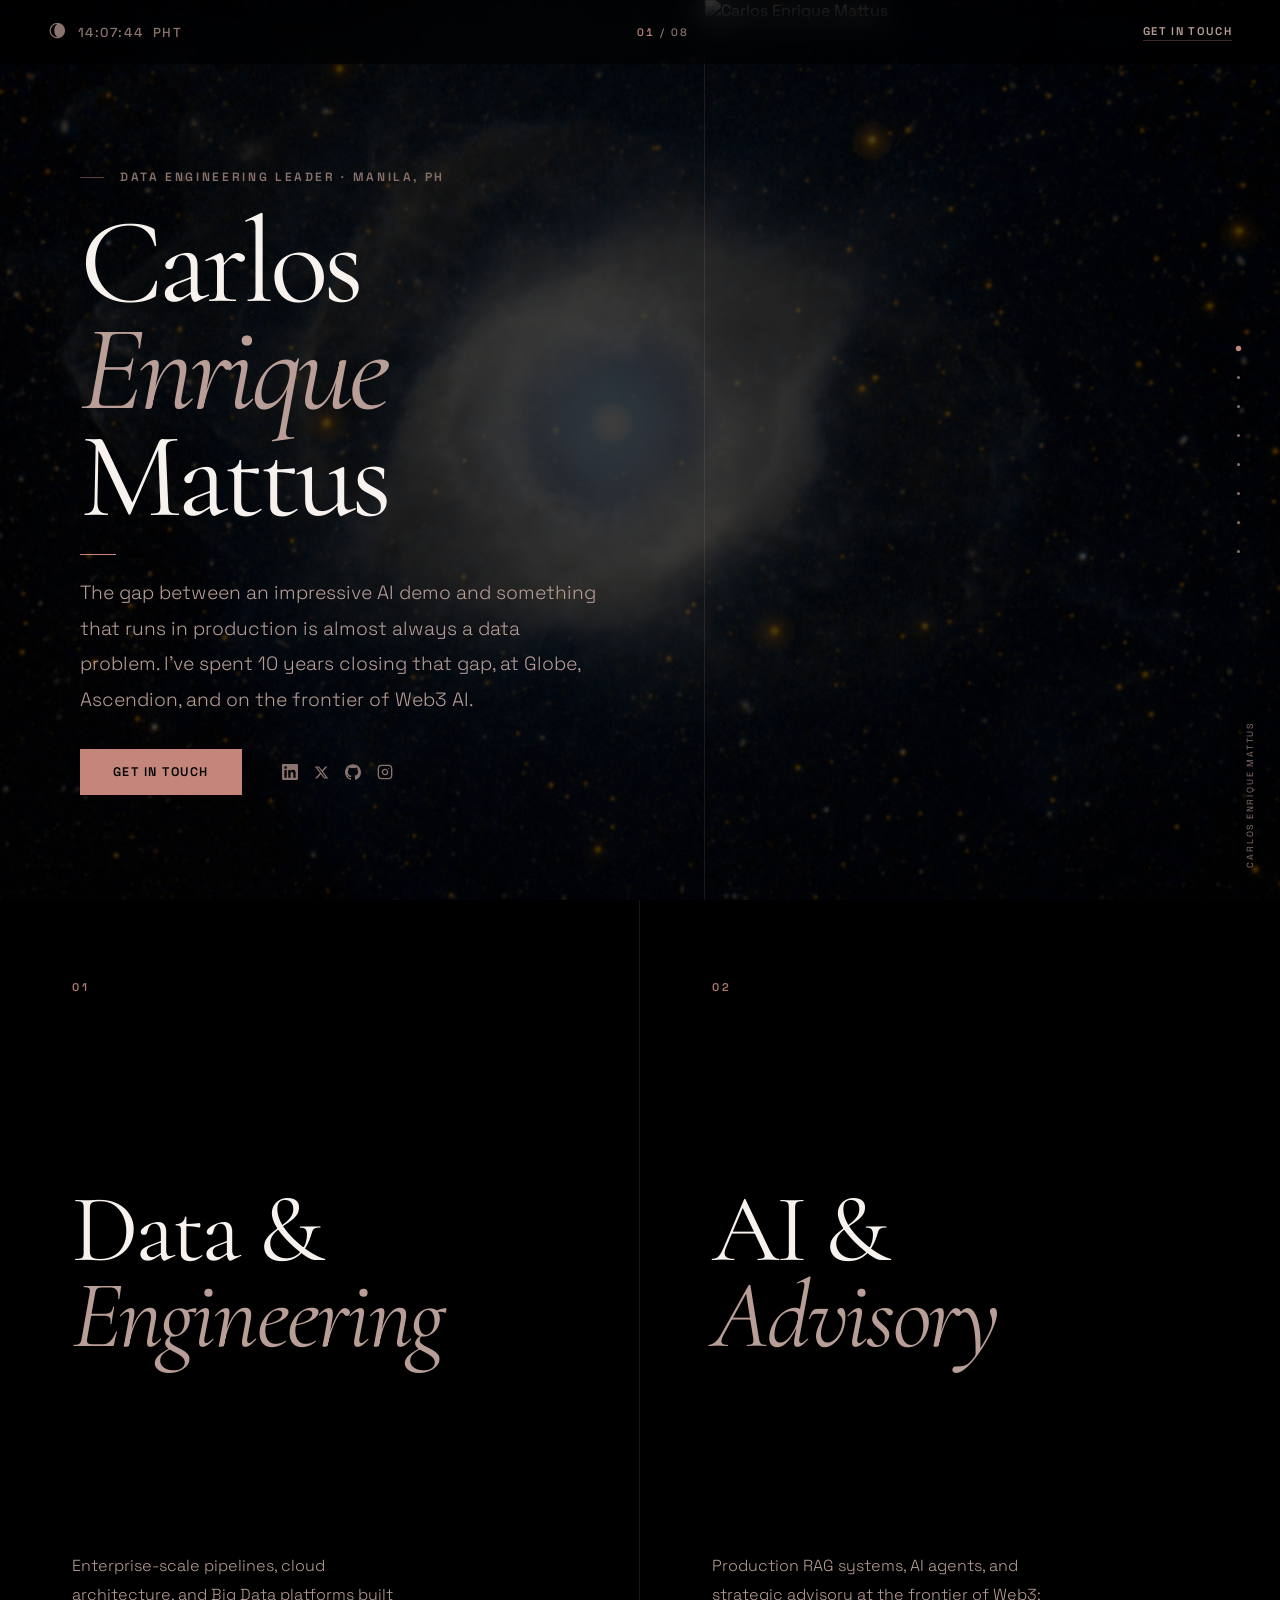
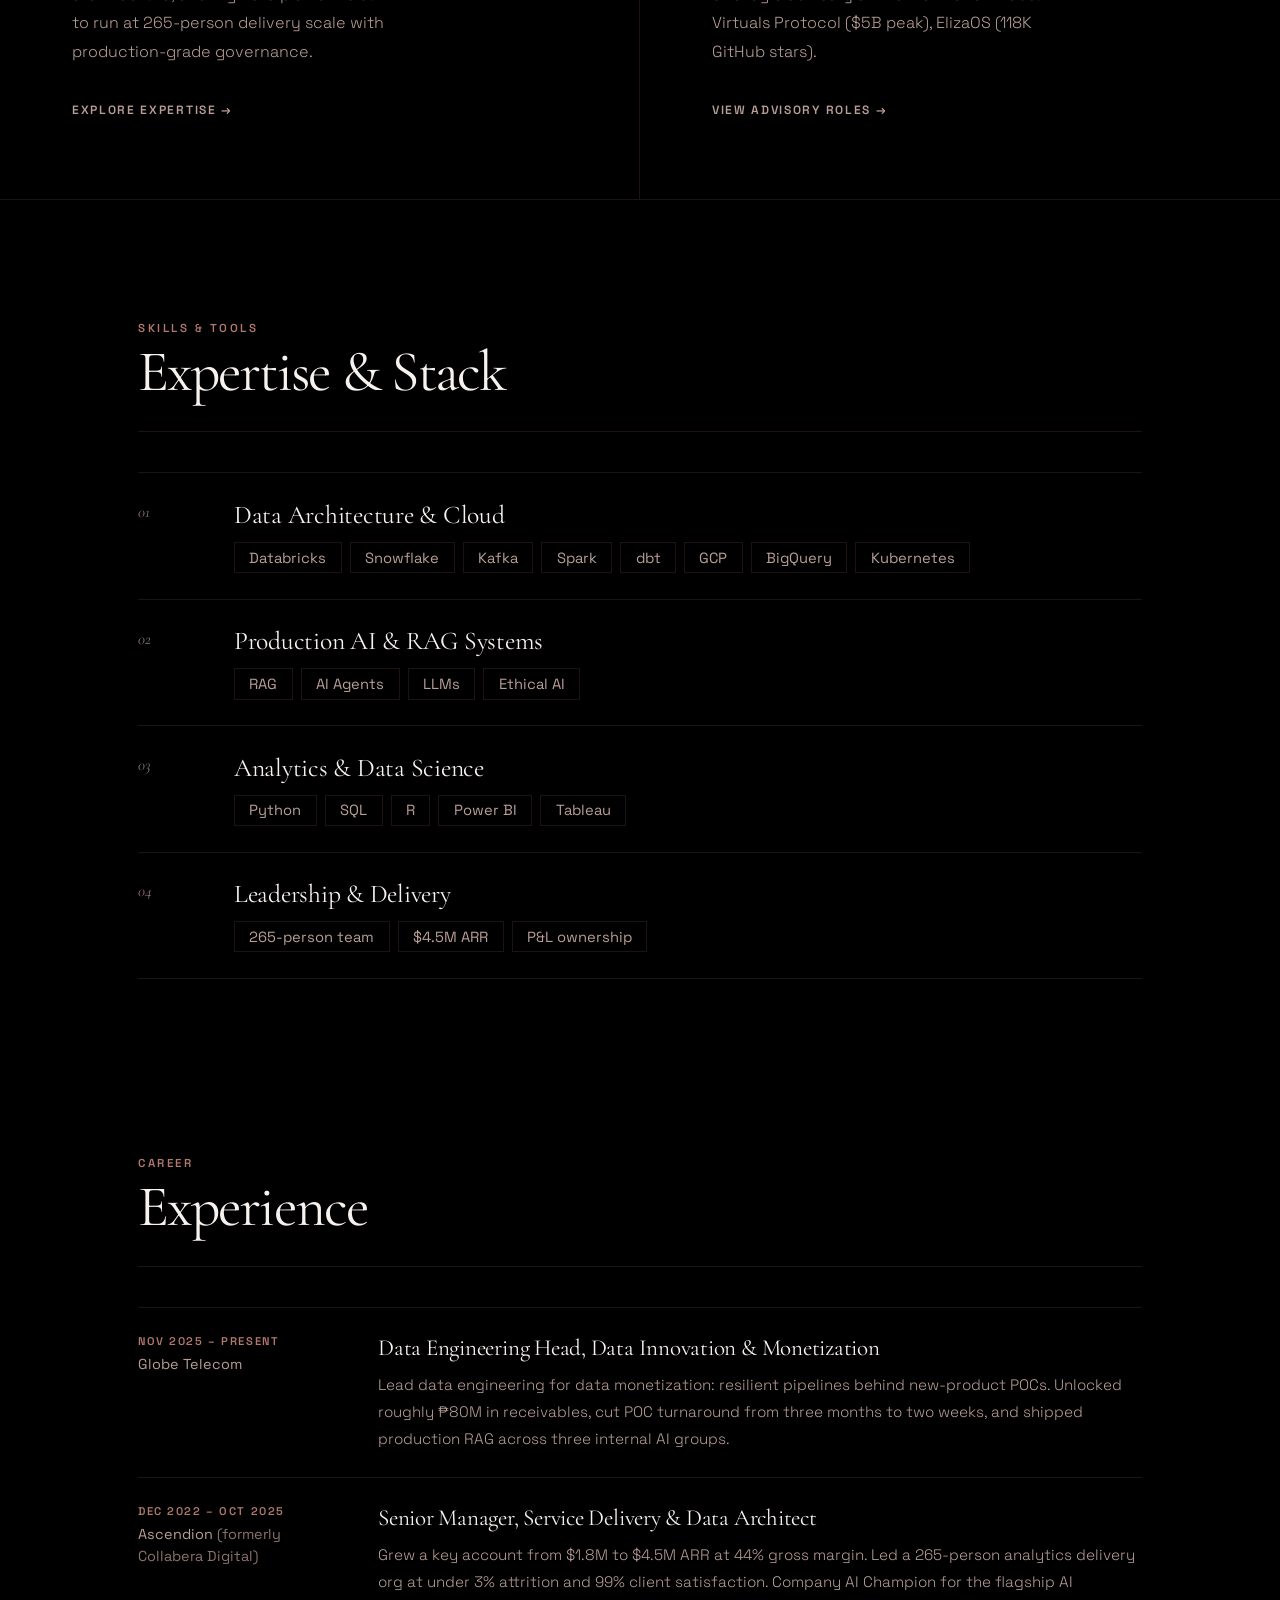
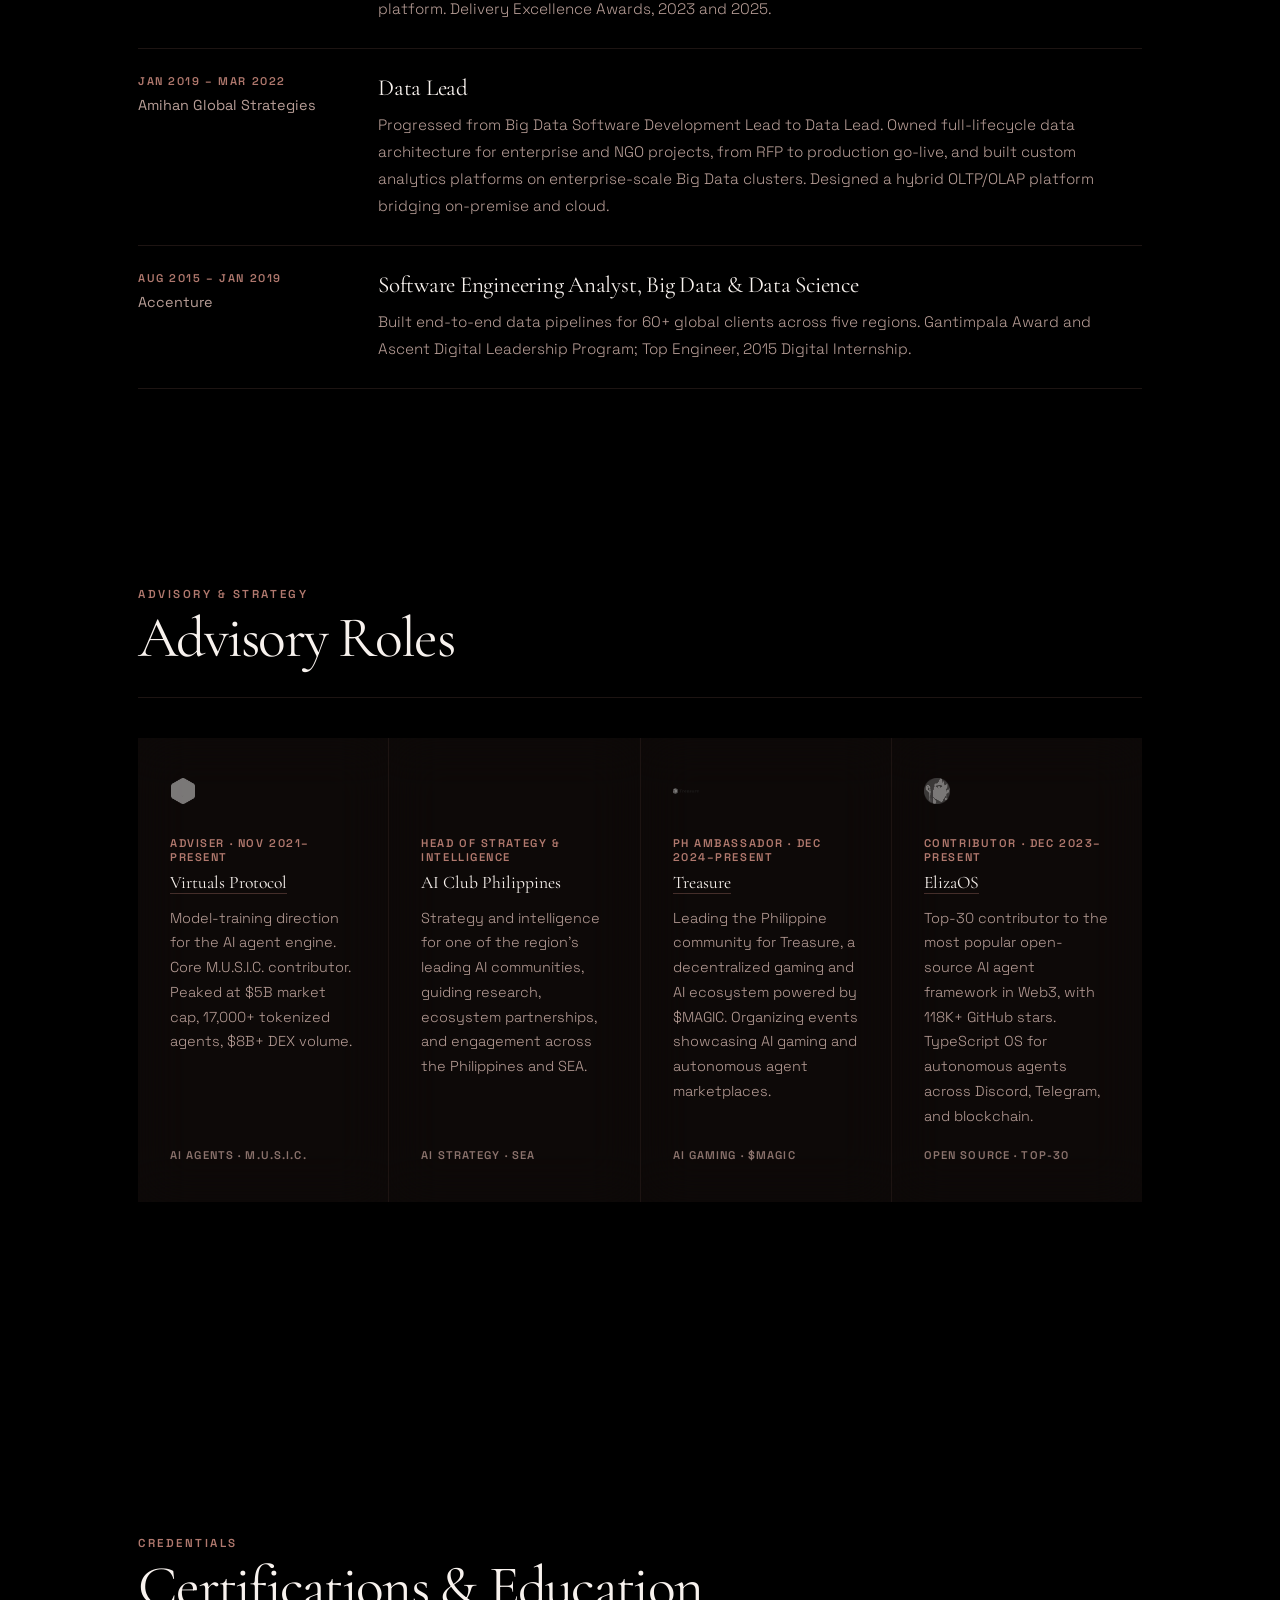
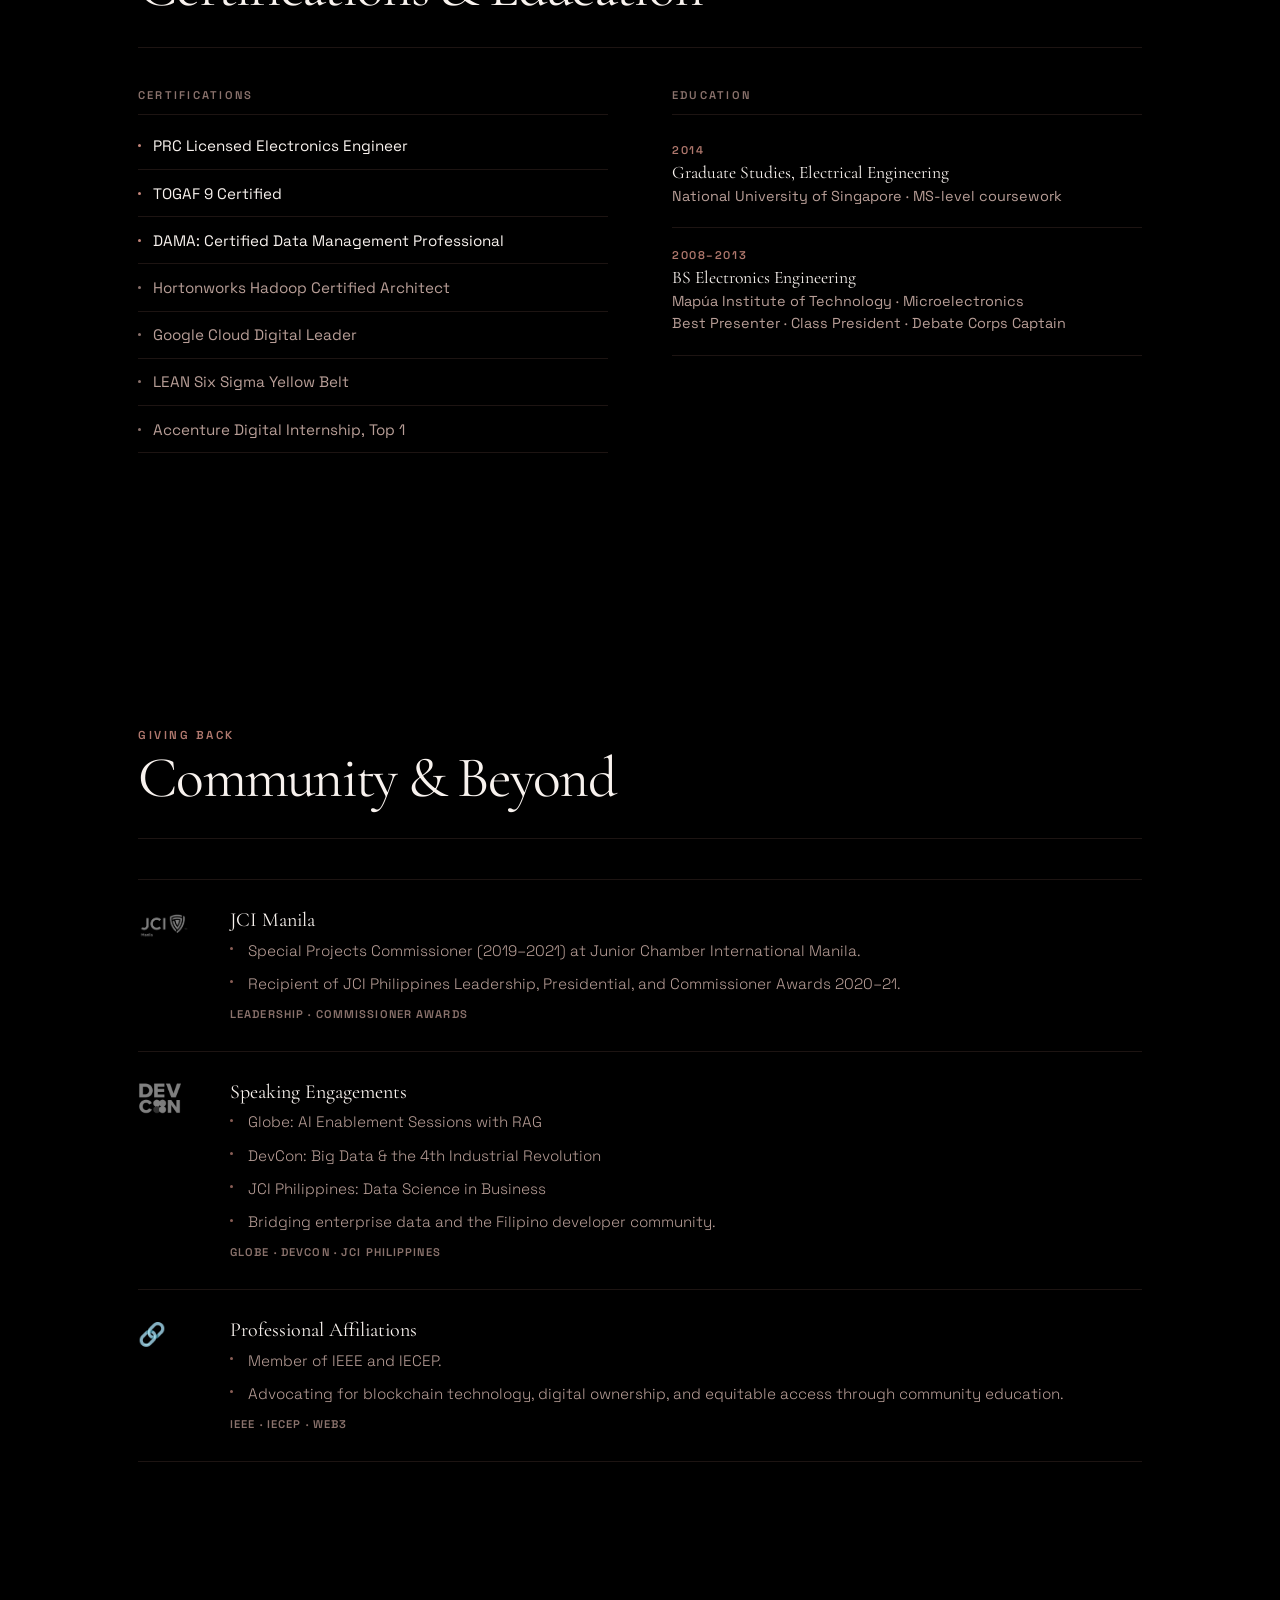
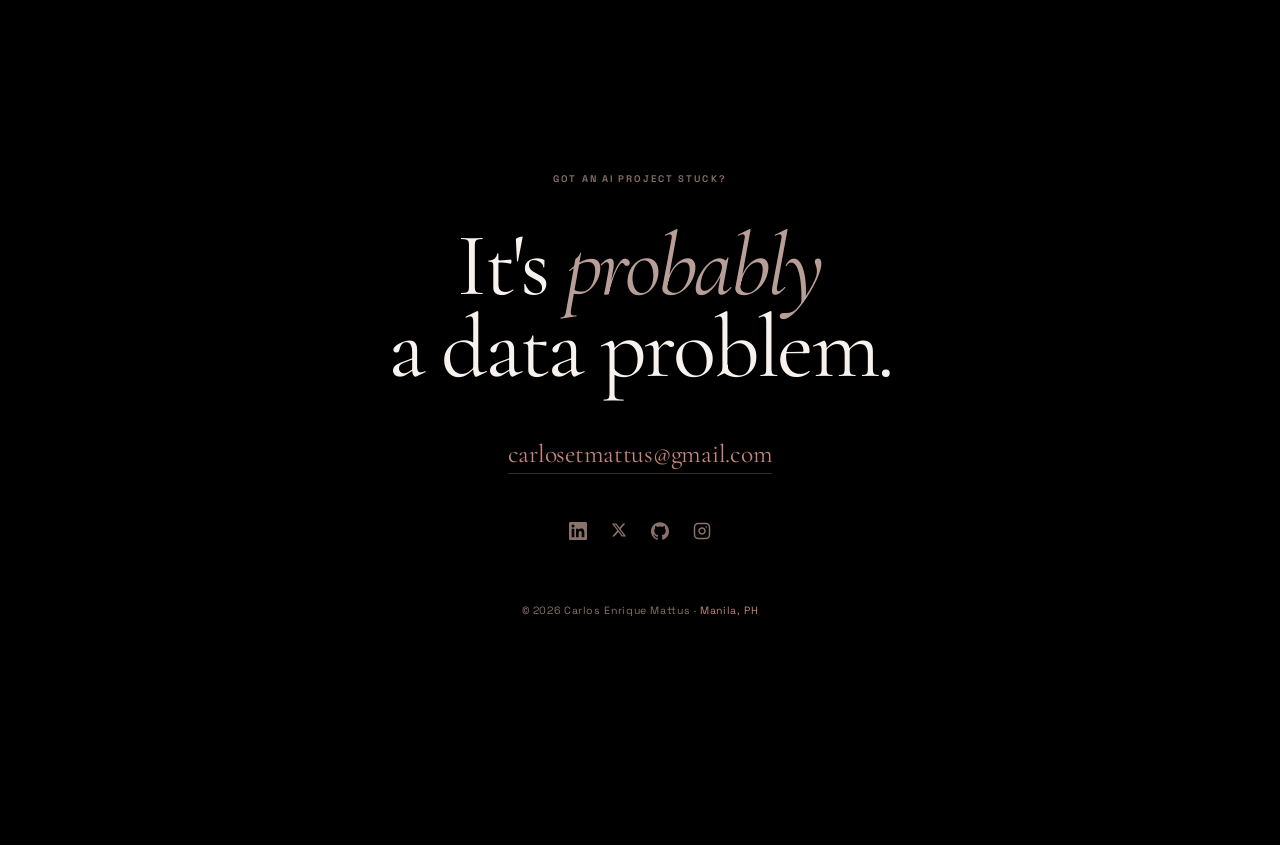
==== commit 493c9c88: "feat: convert to scroll layout with scroll-driven section fades" ====
--- a/index.html
+++ b/index.html
@@ -43,9 +43,8 @@
 
         *, *::before, *::after { margin: 0; padding: 0; box-sizing: border-box; }
         :focus-visible { outline: 2px solid var(--accent); outline-offset: 3px; border-radius: 2px; }
-        .fp-slide:focus, .fp-slide:focus-visible { outline: none; }
-        html { -webkit-font-smoothing: antialiased; -moz-osx-font-smoothing: grayscale; }
-        body { font-family: var(--f-body); background: var(--bg); color: var(--text-1); overflow: hidden; }
+        html { -webkit-font-smoothing: antialiased; -moz-osx-font-smoothing: grayscale; scroll-padding-top: var(--nav-h); overflow-x: hidden; }
+        body { font-family: var(--f-body); background: var(--bg); color: var(--text-1); overflow-x: hidden; }
 
         /* ── NEBULA ── */
         .bg-nebula {
@@ -76,6 +75,9 @@
             display: flex;
             align-items: center;
             justify-content: space-between;
+            background: rgba(0,0,0,0.55);
+            backdrop-filter: blur(16px);
+            -webkit-backdrop-filter: blur(16px);
         }
         .nav-logo {
             font-family: var(--f-display);
@@ -142,26 +144,17 @@
         }
         .si-dot:hover::before { background: var(--text-2); }
 
-        /* ── SLIDES ── */
-        .fp-slide {
-            position: fixed !important;
-            top: var(--nav-h); left: 0; right: 0; bottom: 0;
-            overflow-y: auto;
-            overscroll-behavior: contain;
-            z-index: 10;
-            transition: transform 0.75s cubic-bezier(0.76, 0, 0.24, 1), opacity 0.6s ease;
-            will-change: transform, opacity;
-        }
-        .fp-slide.fp-active  { transform: translateY(0) scale(1); opacity: 1; pointer-events: auto; z-index: 11; }
-        .fp-slide.fp-above   { transform: translateY(-100%) scale(0.9); opacity: 0; pointer-events: none; }
-        .fp-slide.fp-below   { transform: translateY(100%) scale(0.97); opacity: 0; pointer-events: none; }
+        /* ── SECTION SCROLL + FADE ── */
+        section, .what-slide, footer {
+            scroll-margin-top: var(--nav-h);
+        }
 
         /* ── SHARED INNER LAYOUT ── */
         .slide-inner {
             max-width: 1100px;
             margin: 0 auto;
             padding: 3.5rem 3rem;
-            min-height: 100%;
+            min-height: 100vh;
             display: flex;
             flex-direction: column;
             justify-content: center;
@@ -190,14 +183,14 @@
         .hero {
             display: flex;
             align-items: stretch;
-            min-height: 100%;
+            min-height: 100vh;
         }
         .hero-body {
             flex: 1;
             display: flex;
             flex-direction: column;
             justify-content: center;
-            padding: 2.5rem 2.5rem 2.5rem 5rem;
+            padding: calc(2.5rem + var(--nav-h)) 2.5rem 2.5rem 5rem;
         }
         .hero-eyebrow {
             font-size: 0.75rem;
@@ -304,7 +297,7 @@
         .what-slide {
             display: grid;
             grid-template-columns: 1fr 1fr;
-            min-height: 100%;
+            min-height: 100vh;
         }
         .what-panel {
             padding: 5rem 4.5rem;
@@ -614,7 +607,7 @@
             justify-content: center;
             text-align: center;
             padding: 4rem 3rem;
-            min-height: 100%;
+            min-height: 100vh;
         }
         .footer-eyebrow {
             font-size: 0.6rem;
@@ -670,7 +663,7 @@
                 animation-iteration-count: 1 !important;
                 transition-duration: 0.001ms !important;
             }
-            .fp-slide { transition: opacity 0.2s ease !important; }
+            section, .what-slide, footer { opacity: 1 !important; }
             .bg-nebula img { transform: scale(1.4) !important; }
             #cursorCanvas { display: none; }
         }
@@ -681,14 +674,14 @@
             nav { padding: 0 1.5rem; }
             .nav-counter { display: none; }
             .slide-indicator { display: none; }
-            .hero-body { padding: 3.5rem 1.5rem; }
+            .hero-body { padding: calc(var(--nav-h) + 2rem) 1.5rem 3.5rem; }
             .hero-portrait { display: none; }
             .hero-name { font-size: clamp(3.5rem, 13vw, 6rem); }
             .hero-tagline { max-width: 100%; }
             .what-slide { grid-template-columns: 1fr; }
             .what-panel { padding: 3rem 1.5rem; }
             .what-panel:first-child { border-right: none; border-bottom: 1px solid var(--border); }
-            .slide-inner { padding: 2.5rem 1.5rem; justify-content: flex-start; padding-top: 3rem; }
+            .slide-inner { padding: 2.5rem 1.5rem; justify-content: flex-start; padding-top: calc(var(--nav-h) + 2rem); }
             .exp-item { grid-template-columns: 40px 1fr; }
             .tl-item { grid-template-columns: 1fr; gap: 0.4rem; }
             .adv-grid { grid-template-columns: 1fr 1fr; }
@@ -803,12 +796,6 @@
             <span class="ambient-moon" id="moonPhase" title=""></span>
             <span id="liveClock">00:00:00</span>
             <span>PHT</span>
-            <span class="ambient-divider"></span>
-            <div class="key-hint" id="keyHint">
-                <span class="key-cap">↑</span>
-                <span class="key-cap">↓</span>
-                <span>navigate</span>
-            </div>
         </div>
         <div class="nav-counter"><span class="cur" id="navCur">01</span> / <span id="navTot">08</span></div>
         <a href="mailto:carlosetmattus@gmail.com" class="nav-cta">Get in Touch</a>
@@ -1157,135 +1144,120 @@
         }
 
         (function () {
-            const slides = [...document.querySelectorAll('section, .what-slide, footer')];
+            const sections = [...document.querySelectorAll('section, .what-slide, footer')];
             const indicator = document.getElementById('slideIndicator');
             const navCur = document.getElementById('navCur');
             const navTot = document.getElementById('navTot');
-            const total = slides.length;
-            let current = 0, animating = false, lastWheel = 0;
+            const total = sections.length;
+            const dots = [];
 
             navTot.textContent = String(total).padStart(2, '0');
-
             indicator.setAttribute('role', 'group');
             indicator.setAttribute('aria-label', 'Section navigation');
 
-            // Build dots
-            slides.forEach((_, i) => {
+            sections.forEach((section, i) => {
                 const d = document.createElement('button');
                 d.type = 'button';
                 d.className = 'si-dot';
                 d.setAttribute('aria-label', 'Go to section ' + (i + 1) + ' of ' + total);
                 if (i === 0) d.setAttribute('aria-current', 'true');
-                d.addEventListener('click', () => goTo(i));
+                d.addEventListener('click', () => section.scrollIntoView({ behavior: 'smooth', block: 'start' }));
                 indicator.appendChild(d);
+                dots.push(d);
             });
 
-            // Init slides
-            slides.forEach((el, i) => {
-                el.classList.add('fp-slide');
-                el.classList.add(i === 0 ? 'fp-active' : 'fp-below');
-                el.setAttribute('tabindex', '-1');
-                el.setAttribute('aria-hidden', i === 0 ? 'false' : 'true');
-            });
-
-            function updateUI(idx) {
-                navCur.textContent = String(idx + 1).padStart(2, '0');
-                indicator.querySelectorAll('.si-dot').forEach((d, i) => {
-                    if (i === idx) d.setAttribute('aria-current', 'true');
-                    else d.removeAttribute('aria-current');
-                });
-                setNebulaScale(idx / Math.max(total - 1, 1));
-            }
-            updateUI(0);
-
-            // Elements to stagger per slide index (null = skip)
-            const slideAnimTargets = [
-                null,           // 0: hero — CSS animations handle it
-                '.what-panel',  // 1: what I do
-                '.exp-item',    // 2: expertise & stack
-                '.tl-item',     // 3: experience
-                '.adv-card',    // 4: advisory
-                '.cert-item, .edu-item', // 5: credentials
-                '.comm-item',   // 6: community
+            const staggerTargets = [
+                null,
+                '.what-panel',
+                '.exp-item',
+                '.tl-item',
+                '.adv-card',
+                '.cert-item, .edu-item',
+                '.comm-item',
+                null,
             ];
 
-            function animateSlideIn(slideEl, selector) {
+            function animateIn(el, selector) {
                 if (!selector || typeof anime === 'undefined' || prefersReduced) return;
-                const els = slideEl.querySelectorAll(selector);
+                const els = el.querySelectorAll(selector);
                 if (!els.length) return;
                 anime.set(els, { opacity: 0, translateY: 22 });
                 setTimeout(() => {
-                    anime({
-                        targets: els,
-                        opacity: [0, 1],
-                        translateY: [22, 0],
-                        duration: 480,
-                        delay: anime.stagger(65),
-                        easing: 'easeOutCubic',
+                    anime({ targets: els, opacity: [0, 1], translateY: [22, 0], duration: 480, delay: anime.stagger(65), easing: 'easeOutCubic' });
+                }, 350);
+            }
+
+            // Scroll-driven opacity: sections fade in/out continuously as you scroll
+            function getSectionOpacity(rect) {
+                const vh = window.innerHeight;
+                if (rect.bottom <= 0 || rect.top >= vh) return 0;
+                if (rect.top <= 0 && rect.bottom >= vh) return 1; // fills viewport
+                if (rect.top > 0) return Math.min((1 - rect.top / vh) * 2, 1); // entering from below
+                return Math.min((rect.bottom / vh) * 2, 1); // leaving through top
+            }
+
+            let rafPending = false;
+            function updateOpacity() {
+                sections.forEach(el => {
+                    el.style.opacity = getSectionOpacity(el.getBoundingClientRect());
+                });
+            }
+
+            // Stagger child animations triggered once per section
+            const staggerObs = new IntersectionObserver((entries) => {
+                entries.forEach(entry => {
+                    if (!entry.isIntersecting) return;
+                    const idx = sections.indexOf(entry.target);
+                    if (idx > 0) animateIn(entry.target, staggerTargets[idx]);
+                    staggerObs.unobserve(entry.target);
+                });
+            }, { threshold: 0.3 });
+
+            // Track active section for nav counter + dots
+            const navObs = new IntersectionObserver((entries) => {
+                entries.forEach(entry => {
+                    if (!entry.isIntersecting) return;
+                    const idx = sections.indexOf(entry.target);
+                    if (idx === -1) return;
+                    navCur.textContent = String(idx + 1).padStart(2, '0');
+                    dots.forEach((d, i) => {
+                        if (i === idx) d.setAttribute('aria-current', 'true');
+                        else d.removeAttribute('aria-current');
                     });
-                }, 600);
-            }
-
-            function goTo(idx) {
-                if (animating || idx === current || idx < 0 || idx >= total) return;
-                animating = true;
-                const dir = idx > current ? 1 : -1;
-                const from = slides[current], to = slides[idx];
-                to.style.transition = 'none';
-                to.classList.remove('fp-active', 'fp-above', 'fp-below');
-                to.classList.add(dir > 0 ? 'fp-below' : 'fp-above');
-                to.scrollTop = 0;
-                requestAnimationFrame(() => requestAnimationFrame(() => {
-                    to.style.transition = '';
-                    from.classList.remove('fp-active');
-                    from.classList.add(dir > 0 ? 'fp-above' : 'fp-below');
-                    to.classList.remove('fp-above', 'fp-below');
-                    to.classList.add('fp-active');
-                    to.setAttribute('aria-hidden', 'false');
-                    from.setAttribute('aria-hidden', 'true');
-                    current = idx;
-                    updateUI(idx);
-                    animateSlideIn(to, slideAnimTargets[idx]);
-                    to.focus({ preventScroll: true });
-                    setTimeout(() => { animating = false; }, 850);
-                }));
-            }
-
-            window.addEventListener('wheel', (e) => {
-                const el = slides[current];
-                const atBottom = el.scrollTop + el.clientHeight >= el.scrollHeight - 10;
-                const atTop = el.scrollTop <= 10;
-                const down = e.deltaY > 0;
-                if ((down && atBottom) || (!down && atTop)) {
-                    e.preventDefault();
-                    const now = Date.now();
-                    if (now - lastWheel < 950) return;
-                    lastWheel = now;
-                    goTo(current + (down ? 1 : -1));
+                    setNebulaScale(idx / Math.max(total - 1, 1));
+                });
+            }, { threshold: 0.5 });
+
+            sections.forEach(el => {
+                el.style.opacity = '0';
+                staggerObs.observe(el);
+                navObs.observe(el);
+            });
+            updateOpacity(); // set correct initial state immediately
+
+            window.addEventListener('scroll', () => {
+                if (!rafPending) {
+                    rafPending = true;
+                    requestAnimationFrame(() => { updateOpacity(); rafPending = false; });
                 }
-            }, { passive: false });
-
-            window.addEventListener('keydown', (e) => {
-                if (e.key === 'ArrowDown' || e.key === 'PageDown') goTo(current + 1);
-                if (e.key === 'ArrowUp'   || e.key === 'PageUp')   goTo(current - 1);
-            });
-
-            let ty = 0;
-            window.addEventListener('touchstart', (e) => { ty = e.touches[0].clientY; }, { passive: true });
-            window.addEventListener('touchend', (e) => {
-                const diff = ty - e.changedTouches[0].clientY;
-                if (Math.abs(diff) > 60) goTo(current + (diff > 0 ? 1 : -1));
-            });
-
+            }, { passive: true });
+
+            // Smooth scroll for internal anchor links
             document.querySelectorAll('a[href^="#"]').forEach(a => {
                 a.addEventListener('click', (e) => {
                     const id = a.getAttribute('href').slice(1);
                     if (!id) return;
-                    const idx = slides.findIndex(s => s.id === id);
-                    if (idx !== -1) { e.preventDefault(); goTo(idx); }
+                    const target = document.getElementById(id);
+                    if (target) { e.preventDefault(); target.scrollIntoView({ behavior: 'smooth', block: 'start' }); }
                 });
             });
         })();
+
+        // Drive nebula scale continuously from scroll position
+        window.addEventListener('scroll', () => {
+            const maxScroll = document.documentElement.scrollHeight - window.innerHeight;
+            if (maxScroll > 0) setNebulaScale(window.scrollY / maxScroll);
+        }, { passive: true });
 
         // ── LIVE CLOCK (Manila / PHT) ──
         function updateClock() {
